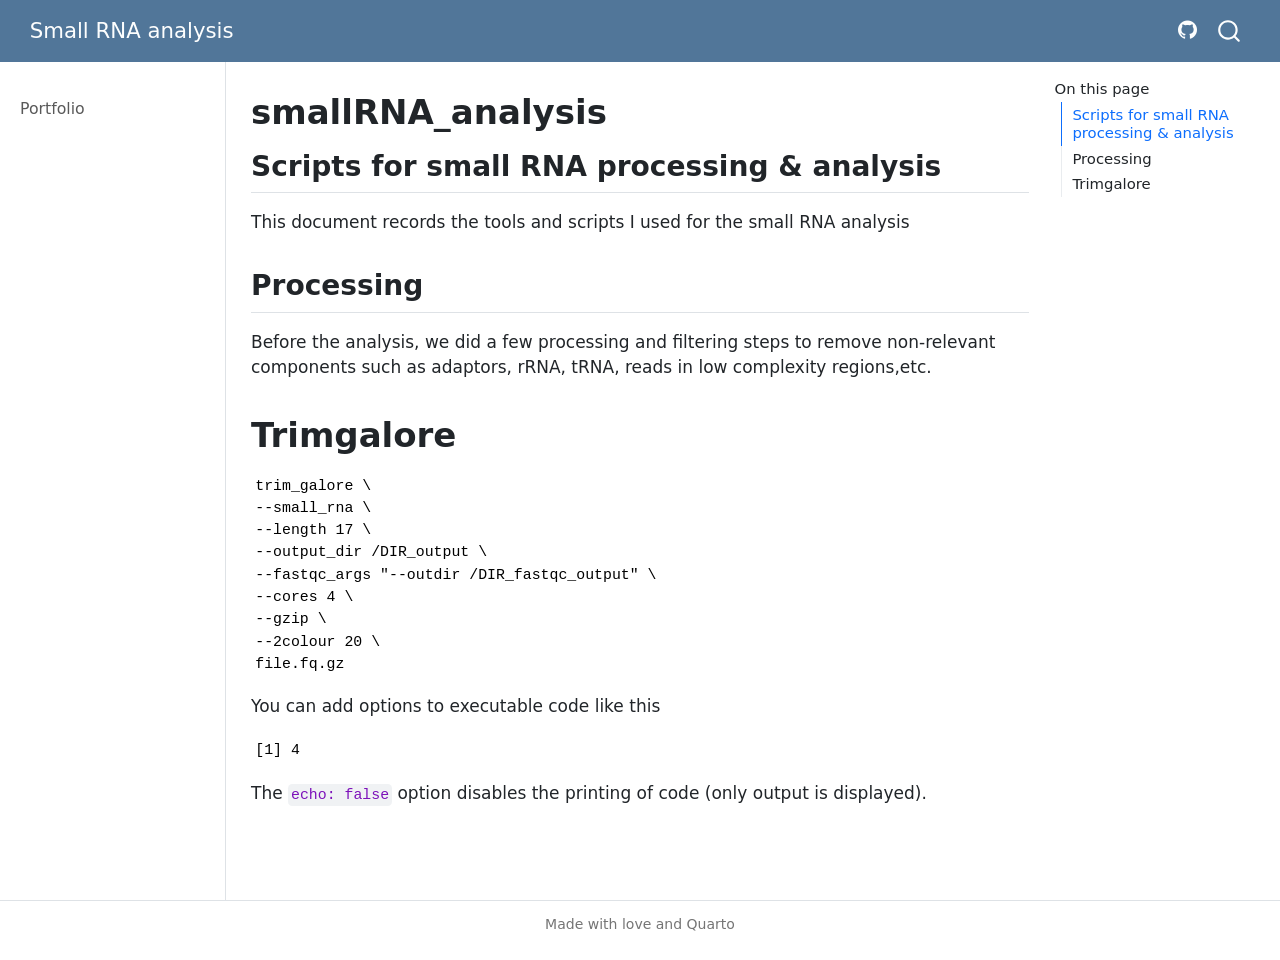
==== docs/index.html @ 067b2382 "make small RNA page the homepage" ====
<!DOCTYPE html>
<html xmlns="http://www.w3.org/1999/xhtml" lang="en" xml:lang="en"><head>

<meta charset="utf-8">
<meta name="generator" content="quarto-1.9.36">

<meta name="viewport" content="width=device-width, initial-scale=1.0, user-scalable=yes">


<title>smallRNA_analysis – Small RNA analysis</title>
<style>
/* Default styles provided by pandoc.
** See https://pandoc.org/MANUAL.html#variables-for-html for config info.
*/
code{white-space: pre-wrap;}
span.smallcaps{font-variant: small-caps;}
div.columns{display: flex; gap: min(4vw, 1.5em);}
div.column{flex: auto; overflow-x: auto;}
div.hanging-indent{margin-left: 1.5em; text-indent: -1.5em;}
ul.task-list{list-style: none;}
ul.task-list li input[type="checkbox"] {
  width: 0.8em;
  margin: 0 0.8em 0.2em -1em; /* quarto-specific, see https://github.com/quarto-dev/quarto-cli/issues/4556 */ 
  vertical-align: middle;
}
</style>


<script src="site_libs/quarto-nav/quarto-nav.js"></script>
<script src="site_libs/quarto-nav/headroom.min.js"></script>
<script src="site_libs/clipboard/clipboard.min.js"></script>
<script src="site_libs/quarto-search/autocomplete.umd.js"></script>
<script src="site_libs/quarto-search/fuse.min.js"></script>
<script src="site_libs/quarto-search/quarto-search.js"></script>
<meta name="quarto:offset" content="./">
<script src="site_libs/quarto-html/quarto.js" type="module"></script>
<script src="site_libs/quarto-html/tabsets/tabsets.js" type="module"></script>
<script src="site_libs/quarto-html/popper.min.js"></script>
<script src="site_libs/quarto-html/tippy.umd.min.js"></script>
<script src="site_libs/quarto-html/anchor.min.js"></script>
<link href="site_libs/quarto-html/tippy.css" rel="stylesheet">
<link href="site_libs/quarto-html/quarto-syntax-highlighting-845c23b38eaddc0f92fda52bfe77a8c8.css" rel="stylesheet" id="quarto-text-highlighting-styles">
<script src="site_libs/bootstrap/bootstrap.min.js"></script>
<link href="site_libs/bootstrap/bootstrap-icons.css" rel="stylesheet">
<link href="site_libs/bootstrap/bootstrap-dc84de8ccca6be8f4a56a4e06cc9ee66.min.css" rel="stylesheet" append-hash="true" id="quarto-bootstrap" data-mode="light">
<script id="quarto-search-options" type="application/json">{
  "location": "navbar",
  "copy-button": false,
  "collapse-after": 3,
  "panel-placement": "end",
  "type": "overlay",
  "limit": 50,
  "keyboard-shortcut": [
    "f",
    "/",
    "s"
  ],
  "show-item-context": false,
  "language": {
    "search-no-results-text": "No results",
    "search-matching-documents-text": "matching documents",
    "search-copy-link-title": "Copy link to search",
    "search-hide-matches-text": "Hide additional matches",
    "search-more-match-text": "more match in this document",
    "search-more-matches-text": "more matches in this document",
    "search-clear-button-title": "Clear",
    "search-text-placeholder": "",
    "search-detached-cancel-button-title": "Cancel",
    "search-submit-button-title": "Submit",
    "search-label": "Search"
  }
}</script>


<link rel="stylesheet" href="style.css">
</head>

<body class="nav-sidebar docked nav-fixed quarto-light">

<div id="quarto-search-results"></div>
  <header id="quarto-header" class="headroom fixed-top">
    <nav class="navbar navbar-expand-lg " data-bs-theme="dark">
      <div class="navbar-container container-fluid">
      <div class="navbar-brand-container mx-auto">
    <a class="navbar-brand" href="./index.html">
    <span class="navbar-title">Small RNA analysis</span>
    </a>
  </div>
            <div id="quarto-search" class="" title="Search"></div>
          <button class="navbar-toggler" type="button" data-bs-toggle="collapse" data-bs-target="#navbarCollapse" aria-controls="navbarCollapse" role="menu" aria-expanded="false" aria-label="Toggle navigation" onclick="if (window.quartoToggleHeadroom) { window.quartoToggleHeadroom(); }">
  <span class="navbar-toggler-icon"></span>
</button>
          <div class="collapse navbar-collapse" id="navbarCollapse">
            <ul class="navbar-nav navbar-nav-scroll ms-auto">
  <li class="nav-item compact">
    <a class="nav-link" href="https://github.com/"> <i class="bi bi-github" role="img" aria-label="Github">
</i> 
<span class="menu-text"></span></a>
  </li>  
</ul>
          </div> <!-- /navcollapse -->
            <div class="quarto-navbar-tools">
</div>
      </div> <!-- /container-fluid -->
    </nav>
  <nav class="quarto-secondary-nav">
    <div class="container-fluid d-flex">
      <button type="button" class="quarto-btn-toggle btn" data-bs-toggle="collapse" role="button" data-bs-target=".quarto-sidebar-collapse-item" aria-controls="quarto-sidebar" aria-expanded="false" aria-label="Toggle sidebar navigation" onclick="if (window.quartoToggleHeadroom) { window.quartoToggleHeadroom(); }">
        <i class="bi bi-layout-text-sidebar-reverse"></i>
      </button>
        <nav class="quarto-page-breadcrumbs" aria-label="breadcrumb"><ol class="breadcrumb"><li class="breadcrumb-item">smallRNA_analysis</li></ol></nav>
        <a class="flex-grow-1" role="navigation" data-bs-toggle="collapse" data-bs-target=".quarto-sidebar-collapse-item" aria-controls="quarto-sidebar" aria-expanded="false" aria-label="Toggle sidebar navigation" onclick="if (window.quartoToggleHeadroom) { window.quartoToggleHeadroom(); }">      
        </a>
    </div>
  </nav>
</header>
<!-- content -->
<div id="quarto-content" class="quarto-container page-columns page-rows-contents page-layout-article page-navbar">
<!-- sidebar -->
  <nav id="quarto-sidebar" class="sidebar collapse collapse-horizontal quarto-sidebar-collapse-item sidebar-navigation docked overflow-auto">
    <div class="sidebar-menu-container"> 
    <ul class="list-unstyled mt-1">
        <li class="sidebar-item">
  <div class="sidebar-item-container"> 
  <a href="./smallRNA_analysis_script.qmd" class="sidebar-item-text sidebar-link">
 <span class="menu-text">Portfolio</span></a>
  </div>
</li>
    </ul>
    </div>
</nav>
<div id="quarto-sidebar-glass" class="quarto-sidebar-collapse-item" data-bs-toggle="collapse" data-bs-target=".quarto-sidebar-collapse-item"></div>
<!-- margin-sidebar -->
    <div id="quarto-margin-sidebar" class="sidebar margin-sidebar">
        <nav id="TOC" role="doc-toc" class="toc-active">
    <h2 id="toc-title">On this page</h2>
   
  <ul>
  <li><a href="#scripts-for-small-rna-processing-analysis" id="toc-scripts-for-small-rna-processing-analysis" class="nav-link active" data-scroll-target="#scripts-for-small-rna-processing-analysis">Scripts for small RNA processing &amp; analysis</a></li>
  <li><a href="#processing" id="toc-processing" class="nav-link" data-scroll-target="#processing">Processing</a></li>
  <li><a href="#trimgalore" id="toc-trimgalore" class="nav-link" data-scroll-target="#trimgalore">Trimgalore</a></li>
  </ul>
</nav>
    </div>
<!-- main -->
<main class="content" id="quarto-document-content">

<header id="title-block-header" class="quarto-title-block default">
<div class="quarto-title">
<h1 class="title">smallRNA_analysis</h1>
</div>



<div class="quarto-title-meta">

    
  
    
  </div>
  


</header>


<section id="scripts-for-small-rna-processing-analysis" class="level2">
<h2 class="anchored" data-anchor-id="scripts-for-small-rna-processing-analysis">Scripts for small RNA processing &amp; analysis</h2>
<p>This document records the tools and scripts I used for the small RNA analysis</p>
</section>
<section id="processing" class="level2">
<h2 class="anchored" data-anchor-id="processing">Processing</h2>
<p>Before the analysis, we did a few processing and filtering steps to remove non-relevant components such as adaptors, rRNA, tRNA, reads in low complexity regions,etc.</p>
</section>
<section id="trimgalore" class="level1">
<h1>Trimgalore</h1>
<pre><code>trim_galore \
--small_rna \
--length 17 \
--output_dir /DIR_output \
--fastqc_args "--outdir /DIR_fastqc_output" \
--cores 4 \
--gzip \
--2colour 20 \
file.fq.gz</code></pre>
<p>You can add options to executable code like this</p>
<div class="cell">
<div class="cell-output cell-output-stdout">
<pre><code>[1] 4</code></pre>
</div>
</div>
<p>The <code>echo: false</code> option disables the printing of code (only output is displayed).</p>


</section>

</main> <!-- /main -->
<script id="quarto-html-after-body" type="application/javascript">
  window.document.addEventListener("DOMContentLoaded", function (event) {
    const icon = "";
    const anchorJS = new window.AnchorJS();
    anchorJS.options = {
      placement: 'right',
      icon: icon
    };
    anchorJS.add('.anchored');
    const isCodeAnnotation = (el) => {
      for (const clz of el.classList) {
        if (clz.startsWith('code-annotation-')) {                     
          return true;
        }
      }
      return false;
    }
    const onCopySuccess = function(e) {
      // button target
      const button = e.trigger;
      // don't keep focus
      button.blur();
      // flash "checked"
      button.classList.add('code-copy-button-checked');
      var currentTitle = button.getAttribute("title");
      button.setAttribute("title", "Copied!");
      let tooltip;
      if (window.bootstrap) {
        button.setAttribute("data-bs-toggle", "tooltip");
        button.setAttribute("data-bs-placement", "left");
        button.setAttribute("data-bs-title", "Copied!");
        tooltip = new bootstrap.Tooltip(button, 
          { trigger: "manual", 
            customClass: "code-copy-button-tooltip",
            offset: [0, -8]});
        tooltip.show();    
      }
      setTimeout(function() {
        if (tooltip) {
          tooltip.hide();
          button.removeAttribute("data-bs-title");
          button.removeAttribute("data-bs-toggle");
          button.removeAttribute("data-bs-placement");
        }
        button.setAttribute("title", currentTitle);
        button.classList.remove('code-copy-button-checked');
      }, 1000);
      // clear code selection
      e.clearSelection();
    }
    const getTextToCopy = function(trigger) {
      const outerScaffold = trigger.parentElement.cloneNode(true);
      const codeEl = outerScaffold.querySelector('code');
      for (const childEl of codeEl.children) {
        if (isCodeAnnotation(childEl)) {
          childEl.remove();
        }
      }
      return codeEl.innerText;
    }
    const clipboard = new window.ClipboardJS('.code-copy-button:not([data-in-quarto-modal])', {
      text: getTextToCopy
    });
    clipboard.on('success', onCopySuccess);
    if (window.document.getElementById('quarto-embedded-source-code-modal')) {
      const clipboardModal = new window.ClipboardJS('.code-copy-button[data-in-quarto-modal]', {
        text: getTextToCopy,
        container: window.document.getElementById('quarto-embedded-source-code-modal')
      });
      clipboardModal.on('success', onCopySuccess);
    }
      var localhostRegex = new RegExp(/^(?:http|https):\/\/localhost\:?[0-9]*\//);
      var mailtoRegex = new RegExp(/^mailto:/);
        var filterRegex = new RegExp('/' + window.location.host + '/');
      var isInternal = (href) => {
          return filterRegex.test(href) || localhostRegex.test(href) || mailtoRegex.test(href);
      }
      // Inspect non-navigation links and adorn them if external
     var links = window.document.querySelectorAll('a[href]:not(.nav-link):not(.navbar-brand):not(.toc-action):not(.sidebar-link):not(.sidebar-item-toggle):not(.pagination-link):not(.no-external):not([aria-hidden]):not(.dropdown-item):not(.quarto-navigation-tool):not(.about-link)');
      for (var i=0; i<links.length; i++) {
        const link = links[i];
        if (!isInternal(link.href)) {
          // undo the damage that might have been done by quarto-nav.js in the case of
          // links that we want to consider external
          if (link.dataset.originalHref !== undefined) {
            link.href = link.dataset.originalHref;
          }
        }
      }
    function tippyHover(el, contentFn, onTriggerFn, onUntriggerFn) {
      const config = {
        allowHTML: true,
        maxWidth: 500,
        delay: 100,
        arrow: false,
        appendTo: function(el) {
            return el.parentElement;
        },
        interactive: true,
        interactiveBorder: 10,
        theme: 'quarto',
        placement: 'bottom-start',
      };
      if (contentFn) {
        config.content = contentFn;
      }
      if (onTriggerFn) {
        config.onTrigger = onTriggerFn;
      }
      if (onUntriggerFn) {
        config.onUntrigger = onUntriggerFn;
      }
      window.tippy(el, config); 
    }
    const noterefs = window.document.querySelectorAll('a[role="doc-noteref"]');
    for (var i=0; i<noterefs.length; i++) {
      const ref = noterefs[i];
      tippyHover(ref, function() {
        // use id or data attribute instead here
        let href = ref.getAttribute('data-footnote-href') || ref.getAttribute('href');
        try { href = new URL(href).hash; } catch {}
        const id = href.replace(/^#\/?/, "");
        const note = window.document.getElementById(id);
        if (note) {
          return note.innerHTML;
        } else {
          return "";
        }
      });
    }
    const xrefs = window.document.querySelectorAll('a.quarto-xref');
    const processXRef = (id, note) => {
      // Strip column container classes
      const stripColumnClz = (el) => {
        el.classList.remove("page-full", "page-columns");
        if (el.children) {
          for (const child of el.children) {
            stripColumnClz(child);
          }
        }
      }
      stripColumnClz(note)
      if (id === null || id.startsWith('sec-')) {
        // Special case sections, only their first couple elements
        const container = document.createElement("div");
        if (note.children && note.children.length > 2) {
          container.appendChild(note.children[0].cloneNode(true));
          for (let i = 1; i < note.children.length; i++) {
            const child = note.children[i];
            if (child.tagName === "P" && child.innerText === "") {
              continue;
            } else {
              container.appendChild(child.cloneNode(true));
              break;
            }
          }
          if (window.Quarto?.typesetMath) {
            window.Quarto.typesetMath(container);
          }
          return container.innerHTML
        } else {
          if (window.Quarto?.typesetMath) {
            window.Quarto.typesetMath(note);
          }
          return note.innerHTML;
        }
      } else {
        // Remove any anchor links if they are present
        const anchorLink = note.querySelector('a.anchorjs-link');
        if (anchorLink) {
          anchorLink.remove();
        }
        if (window.Quarto?.typesetMath) {
          window.Quarto.typesetMath(note);
        }
        if (note.classList.contains("callout")) {
          return note.outerHTML;
        } else {
          return note.innerHTML;
        }
      }
    }
    for (var i=0; i<xrefs.length; i++) {
      const xref = xrefs[i];
      tippyHover(xref, undefined, function(instance) {
        instance.disable();
        let url = xref.getAttribute('href');
        let hash = undefined; 
        if (url.startsWith('#')) {
          hash = url;
        } else {
          try { hash = new URL(url).hash; } catch {}
        }
        if (hash) {
          const id = hash.replace(/^#\/?/, "");
          const note = window.document.getElementById(id);
          if (note !== null) {
            try {
              const html = processXRef(id, note.cloneNode(true));
              instance.setContent(html);
            } finally {
              instance.enable();
              instance.show();
            }
          } else {
            // See if we can fetch this
            fetch(url.split('#')[0])
            .then(res => res.text())
            .then(html => {
              const parser = new DOMParser();
              const htmlDoc = parser.parseFromString(html, "text/html");
              const note = htmlDoc.getElementById(id);
              if (note !== null) {
                const html = processXRef(id, note);
                instance.setContent(html);
              } 
            }).finally(() => {
              instance.enable();
              instance.show();
            });
          }
        } else {
          // See if we can fetch a full url (with no hash to target)
          // This is a special case and we should probably do some content thinning / targeting
          fetch(url)
          .then(res => res.text())
          .then(html => {
            const parser = new DOMParser();
            const htmlDoc = parser.parseFromString(html, "text/html");
            const note = htmlDoc.querySelector('main.content');
            if (note !== null) {
              // This should only happen for chapter cross references
              // (since there is no id in the URL)
              // remove the first header
              if (note.children.length > 0 && note.children[0].tagName === "HEADER") {
                note.children[0].remove();
              }
              const html = processXRef(null, note);
              instance.setContent(html);
            } 
          }).finally(() => {
            instance.enable();
            instance.show();
          });
        }
      }, function(instance) {
      });
    }
        let selectedAnnoteEl;
        const selectorForAnnotation = ( cell, annotation) => {
          let cellAttr = 'data-code-cell="' + cell + '"';
          let lineAttr = 'data-code-annotation="' +  annotation + '"';
          const selector = 'span[' + cellAttr + '][' + lineAttr + ']';
          return selector;
        }
        const selectCodeLines = (annoteEl) => {
          const doc = window.document;
          const targetCell = annoteEl.getAttribute("data-target-cell");
          const targetAnnotation = annoteEl.getAttribute("data-target-annotation");
          const annoteSpan = window.document.querySelector(selectorForAnnotation(targetCell, targetAnnotation));
          const lines = annoteSpan.getAttribute("data-code-lines").split(",");
          const lineIds = lines.map((line) => {
            return targetCell + "-" + line;
          })
          let top = null;
          let height = null;
          let parent = null;
          if (lineIds.length > 0) {
              //compute the position of the single el (top and bottom and make a div)
              const el = window.document.getElementById(lineIds[0]);
              top = el.offsetTop;
              height = el.offsetHeight;
              parent = el.parentElement.parentElement;
            if (lineIds.length > 1) {
              const lastEl = window.document.getElementById(lineIds[lineIds.length - 1]);
              const bottom = lastEl.offsetTop + lastEl.offsetHeight;
              height = bottom - top;
            }
            if (top !== null && height !== null && parent !== null) {
              // cook up a div (if necessary) and position it 
              let div = window.document.getElementById("code-annotation-line-highlight");
              if (div === null) {
                div = window.document.createElement("div");
                div.setAttribute("id", "code-annotation-line-highlight");
                div.style.position = 'absolute';
                parent.appendChild(div);
              }
              div.style.top = top - 2 + "px";
              div.style.height = height + 4 + "px";
              div.style.left = 0;
              let gutterDiv = window.document.getElementById("code-annotation-line-highlight-gutter");
              if (gutterDiv === null) {
                gutterDiv = window.document.createElement("div");
                gutterDiv.setAttribute("id", "code-annotation-line-highlight-gutter");
                gutterDiv.style.position = 'absolute';
                const codeCell = window.document.getElementById(targetCell);
                const gutter = codeCell.querySelector('.code-annotation-gutter');
                gutter.appendChild(gutterDiv);
              }
              gutterDiv.style.top = top - 2 + "px";
              gutterDiv.style.height = height + 4 + "px";
            }
            selectedAnnoteEl = annoteEl;
          }
        };
        const unselectCodeLines = () => {
          const elementsIds = ["code-annotation-line-highlight", "code-annotation-line-highlight-gutter"];
          elementsIds.forEach((elId) => {
            const div = window.document.getElementById(elId);
            if (div) {
              div.remove();
            }
          });
          selectedAnnoteEl = undefined;
        };
          // Handle positioning of the toggle
      window.addEventListener(
        "resize",
        throttle(() => {
          elRect = undefined;
          if (selectedAnnoteEl) {
            selectCodeLines(selectedAnnoteEl);
          }
        }, 10)
      );
      function throttle(fn, ms) {
      let throttle = false;
      let timer;
        return (...args) => {
          if(!throttle) { // first call gets through
              fn.apply(this, args);
              throttle = true;
          } else { // all the others get throttled
              if(timer) clearTimeout(timer); // cancel #2
              timer = setTimeout(() => {
                fn.apply(this, args);
                timer = throttle = false;
              }, ms);
          }
        };
      }
        // Attach click handler to the DT
        const annoteDls = window.document.querySelectorAll('dt[data-target-cell]');
        for (const annoteDlNode of annoteDls) {
          annoteDlNode.addEventListener('click', (event) => {
            const clickedEl = event.target;
            if (clickedEl !== selectedAnnoteEl) {
              unselectCodeLines();
              const activeEl = window.document.querySelector('dt[data-target-cell].code-annotation-active');
              if (activeEl) {
                activeEl.classList.remove('code-annotation-active');
              }
              selectCodeLines(clickedEl);
              clickedEl.classList.add('code-annotation-active');
            } else {
              // Unselect the line
              unselectCodeLines();
              clickedEl.classList.remove('code-annotation-active');
            }
          });
        }
    const findCites = (el) => {
      const parentEl = el.parentElement;
      if (parentEl) {
        const cites = parentEl.dataset.cites;
        if (cites) {
          return {
            el,
            cites: cites.split(' ')
          };
        } else {
          return findCites(el.parentElement)
        }
      } else {
        return undefined;
      }
    };
    var bibliorefs = window.document.querySelectorAll('a[role="doc-biblioref"]');
    for (var i=0; i<bibliorefs.length; i++) {
      const ref = bibliorefs[i];
      const citeInfo = findCites(ref);
      if (citeInfo) {
        tippyHover(citeInfo.el, function() {
          var popup = window.document.createElement('div');
          citeInfo.cites.forEach(function(cite) {
            var citeDiv = window.document.createElement('div');
            citeDiv.classList.add('hanging-indent');
            citeDiv.classList.add('csl-entry');
            var biblioDiv = window.document.getElementById('ref-' + cite);
            if (biblioDiv) {
              citeDiv.innerHTML = biblioDiv.innerHTML;
            }
            popup.appendChild(citeDiv);
          });
          return popup.innerHTML;
        });
      }
    }
  });
  </script>
</div> <!-- /content -->
<footer class="footer">
  <div class="nav-footer">
    <div class="nav-footer-left">
      &nbsp;
    </div>   
    <div class="nav-footer-center">
      <ul class="footer-items list-unstyled">
    <li class="nav-item">
    <a class="nav-link" href="https://quarto.org">
<p>Made with love and Quarto</p>
</a>
  </li>  
</ul>
    </div>
    <div class="nav-footer-right">
      &nbsp;
    </div>
  </div>
</footer>




</body></html>
---- docs/site_libs/quarto-html/tippy.css ----
.tippy-box[data-animation=fade][data-state=hidden]{opacity:0}[data-tippy-root]{max-width:calc(100vw - 10px)}.tippy-box{position:relative;background-color:#333;color:#fff;border-radius:4px;font-size:14px;line-height:1.4;white-space:normal;outline:0;transition-property:transform,visibility,opacity}.tippy-box[data-placement^=top]>.tippy-arrow{bottom:0}.tippy-box[data-placement^=top]>.tippy-arrow:before{bottom:-7px;left:0;border-width:8px 8px 0;border-top-color:initial;transform-origin:center top}.tippy-box[data-placement^=bottom]>.tippy-arrow{top:0}.tippy-box[data-placement^=bottom]>.tippy-arrow:before{top:-7px;left:0;border-width:0 8px 8px;border-bottom-color:initial;transform-origin:center bottom}.tippy-box[data-placement^=left]>.tippy-arrow{right:0}.tippy-box[data-placement^=left]>.tippy-arrow:before{border-width:8px 0 8px 8px;border-left-color:initial;right:-7px;transform-origin:center left}.tippy-box[data-placement^=right]>.tippy-arrow{left:0}.tippy-box[data-placement^=right]>.tippy-arrow:before{left:-7px;border-width:8px 8px 8px 0;border-right-color:initial;transform-origin:center right}.tippy-box[data-inertia][data-state=visible]{transition-timing-function:cubic-bezier(.54,1.5,.38,1.11)}.tippy-arrow{width:16px;height:16px;color:#333}.tippy-arrow:before{content:"";position:absolute;border-color:transparent;border-style:solid}.tippy-content{position:relative;padding:5px 9px;z-index:1}
---- docs/site_libs/quarto-html/quarto-syntax-highlighting-845c23b38eaddc0f92fda52bfe77a8c8.css ----
/* quarto syntax highlight colors */
:root {
  --quarto-hl-ot-color: #003B4F;
  --quarto-hl-at-color: #657422;
  --quarto-hl-ss-color: #20794D;
  --quarto-hl-an-color: #5E5E5E;
  --quarto-hl-fu-color: #4758AB;
  --quarto-hl-st-color: #20794D;
  --quarto-hl-cf-color: #003B4F;
  --quarto-hl-op-color: #5E5E5E;
  --quarto-hl-er-color: #AD0000;
  --quarto-hl-bn-color: #AD0000;
  --quarto-hl-al-color: #AD0000;
  --quarto-hl-va-color: #111111;
  --quarto-hl-bu-color: inherit;
  --quarto-hl-ex-color: inherit;
  --quarto-hl-pp-color: #AD0000;
  --quarto-hl-in-color: #5E5E5E;
  --quarto-hl-vs-color: #20794D;
  --quarto-hl-wa-color: #5E5E5E;
  --quarto-hl-do-color: #5E5E5E;
  --quarto-hl-im-color: #00769E;
  --quarto-hl-ch-color: #20794D;
  --quarto-hl-dt-color: #AD0000;
  --quarto-hl-fl-color: #AD0000;
  --quarto-hl-co-color: #5E5E5E;
  --quarto-hl-cv-color: #5E5E5E;
  --quarto-hl-cn-color: #8f5902;
  --quarto-hl-sc-color: #5E5E5E;
  --quarto-hl-dv-color: #AD0000;
  --quarto-hl-kw-color: #003B4F;
}

/* other quarto variables */
:root {
  --quarto-font-monospace: SFMono-Regular, Menlo, Monaco, Consolas, "Liberation Mono", "Courier New", monospace;
}

/* syntax highlight based on Pandoc's rules */
pre > code.sourceCode > span {
  color: #003B4F;
}

code.sourceCode > span {
  color: #003B4F;
}

div.sourceCode,
div.sourceCode pre.sourceCode {
  color: #003B4F;
}

/* Normal */
code span {
  color: #003B4F;
}

/* Alert */
code span.al {
  color: #AD0000;
  font-style: inherit;
}

/* Annotation */
code span.an {
  color: #5E5E5E;
  font-style: inherit;
}

/* Attribute */
code span.at {
  color: #657422;
  font-style: inherit;
}

/* BaseN */
code span.bn {
  color: #AD0000;
  font-style: inherit;
}

/* BuiltIn */
code span.bu {
  font-style: inherit;
}

/* ControlFlow */
code span.cf {
  color: #003B4F;
  font-weight: bold;
  font-style: inherit;
}

/* Char */
code span.ch {
  color: #20794D;
  font-style: inherit;
}

/* Constant */
code span.cn {
  color: #8f5902;
  font-style: inherit;
}

/* Comment */
code span.co {
  color: #5E5E5E;
  font-style: inherit;
}

/* CommentVar */
code span.cv {
  color: #5E5E5E;
  font-style: italic;
}

/* Documentation */
code span.do {
  color: #5E5E5E;
  font-style: italic;
}

/* DataType */
code span.dt {
  color: #AD0000;
  font-style: inherit;
}

/* DecVal */
code span.dv {
  color: #AD0000;
  font-style: inherit;
}

/* Error */
code span.er {
  color: #AD0000;
  font-style: inherit;
}

/* Extension */
code span.ex {
  font-style: inherit;
}

/* Float */
code span.fl {
  color: #AD0000;
  font-style: inherit;
}

/* Function */
code span.fu {
  color: #4758AB;
  font-style: inherit;
}

/* Import */
code span.im {
  color: #00769E;
  font-style: inherit;
}

/* Information */
code span.in {
  color: #5E5E5E;
  font-style: inherit;
}

/* Keyword */
code span.kw {
  color: #003B4F;
  font-weight: bold;
  font-style: inherit;
}

/* Operator */
code span.op {
  color: #5E5E5E;
  font-style: inherit;
}

/* Other */
code span.ot {
  color: #003B4F;
  font-style: inherit;
}

/* Preprocessor */
code span.pp {
  color: #AD0000;
  font-style: inherit;
}

/* SpecialChar */
code span.sc {
  color: #5E5E5E;
  font-style: inherit;
}

/* SpecialString */
code span.ss {
  color: #20794D;
  font-style: inherit;
}

/* String */
code span.st {
  color: #20794D;
  font-style: inherit;
}

/* Variable */
code span.va {
  color: #111111;
  font-style: inherit;
}

/* VerbatimString */
code span.vs {
  color: #20794D;
  font-style: inherit;
}

/* Warning */
code span.wa {
  color: #5E5E5E;
  font-style: italic;
}

.prevent-inlining {
  content: "</";
}

/*# sourceMappingURL=ac89f0bb514bba72461919f78549e31c.css.map */
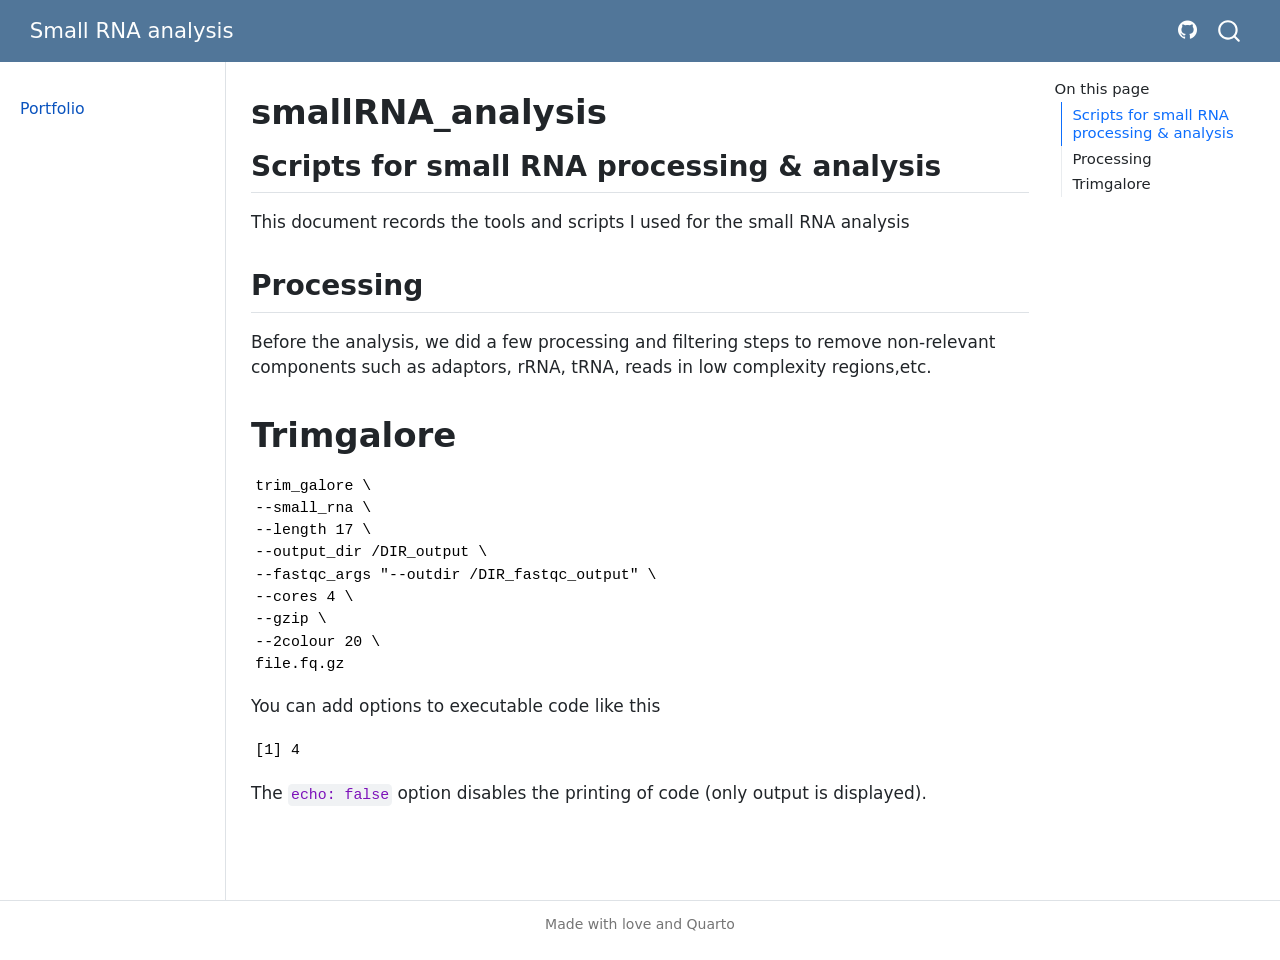
==== commit 0d1b6284: "make small RNA page the homepage" ====
--- a/docs/index.html
+++ b/docs/index.html
@@ -108,7 +108,7 @@
       <button type="button" class="quarto-btn-toggle btn" data-bs-toggle="collapse" role="button" data-bs-target=".quarto-sidebar-collapse-item" aria-controls="quarto-sidebar" aria-expanded="false" aria-label="Toggle sidebar navigation" onclick="if (window.quartoToggleHeadroom) { window.quartoToggleHeadroom(); }">
         <i class="bi bi-layout-text-sidebar-reverse"></i>
       </button>
-        <nav class="quarto-page-breadcrumbs" aria-label="breadcrumb"><ol class="breadcrumb"><li class="breadcrumb-item">smallRNA_analysis</li></ol></nav>
+        <nav class="quarto-page-breadcrumbs" aria-label="breadcrumb"><ol class="breadcrumb"><li class="breadcrumb-item"><a href="./index.html">Portfolio</a></li></ol></nav>
         <a class="flex-grow-1" role="navigation" data-bs-toggle="collapse" data-bs-target=".quarto-sidebar-collapse-item" aria-controls="quarto-sidebar" aria-expanded="false" aria-label="Toggle sidebar navigation" onclick="if (window.quartoToggleHeadroom) { window.quartoToggleHeadroom(); }">      
         </a>
     </div>
@@ -122,7 +122,7 @@
     <ul class="list-unstyled mt-1">
         <li class="sidebar-item">
   <div class="sidebar-item-container"> 
-  <a href="./smallRNA_analysis_script.qmd" class="sidebar-item-text sidebar-link">
+  <a href="./index.html" class="sidebar-item-text sidebar-link active">
  <span class="menu-text">Portfolio</span></a>
   </div>
 </li>
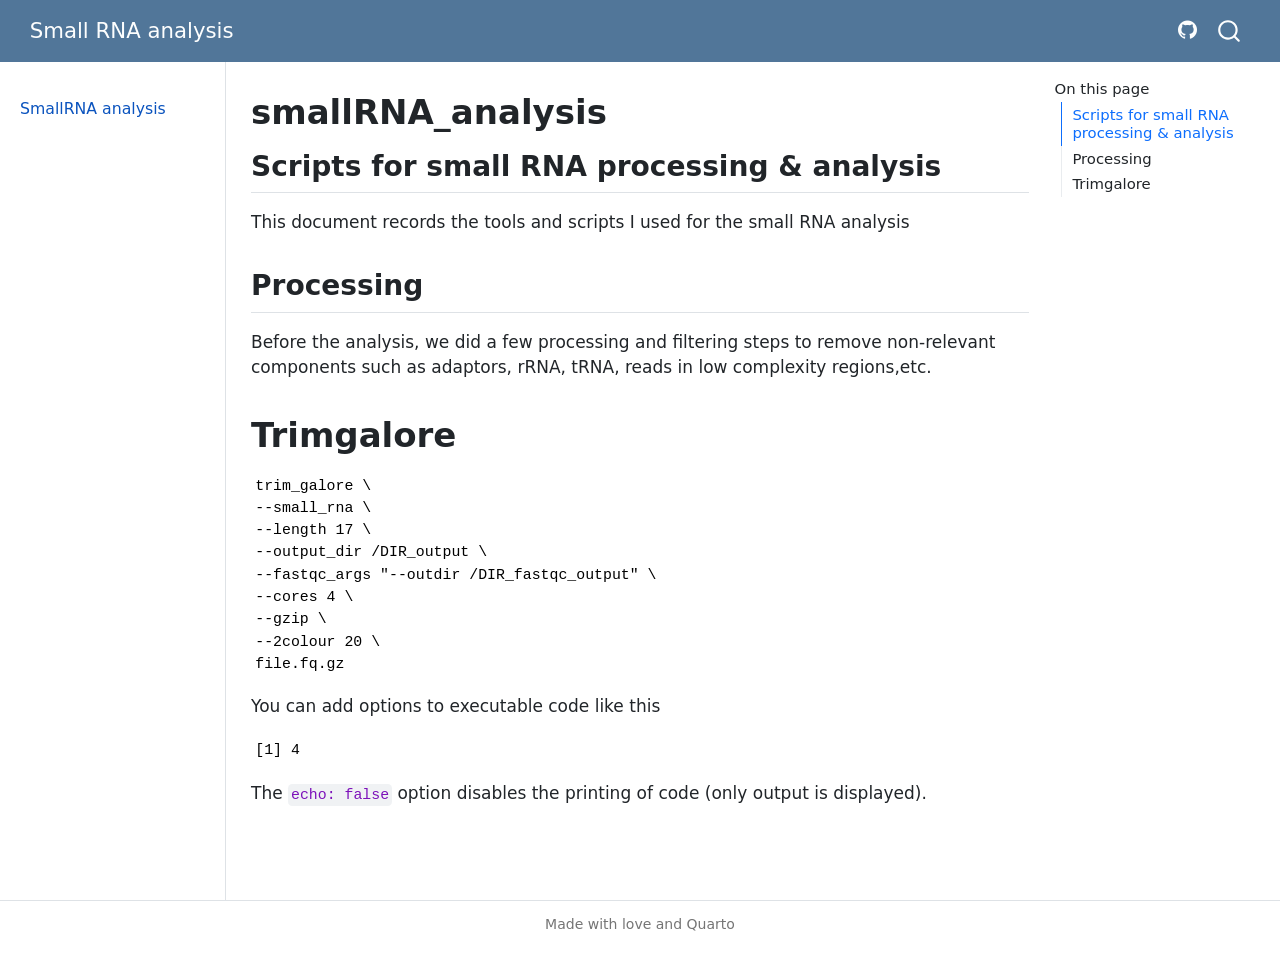
==== commit 07ec0ffc: "make small RNA page the homepage" ====
--- a/docs/index.html
+++ b/docs/index.html
@@ -108,7 +108,7 @@
       <button type="button" class="quarto-btn-toggle btn" data-bs-toggle="collapse" role="button" data-bs-target=".quarto-sidebar-collapse-item" aria-controls="quarto-sidebar" aria-expanded="false" aria-label="Toggle sidebar navigation" onclick="if (window.quartoToggleHeadroom) { window.quartoToggleHeadroom(); }">
         <i class="bi bi-layout-text-sidebar-reverse"></i>
       </button>
-        <nav class="quarto-page-breadcrumbs" aria-label="breadcrumb"><ol class="breadcrumb"><li class="breadcrumb-item"><a href="./index.html">Portfolio</a></li></ol></nav>
+        <nav class="quarto-page-breadcrumbs" aria-label="breadcrumb"><ol class="breadcrumb"><li class="breadcrumb-item"><a href="./index.html">SmallRNA analysis</a></li></ol></nav>
         <a class="flex-grow-1" role="navigation" data-bs-toggle="collapse" data-bs-target=".quarto-sidebar-collapse-item" aria-controls="quarto-sidebar" aria-expanded="false" aria-label="Toggle sidebar navigation" onclick="if (window.quartoToggleHeadroom) { window.quartoToggleHeadroom(); }">      
         </a>
     </div>
@@ -123,7 +123,7 @@
         <li class="sidebar-item">
   <div class="sidebar-item-container"> 
   <a href="./index.html" class="sidebar-item-text sidebar-link active">
- <span class="menu-text">Portfolio</span></a>
+ <span class="menu-text">SmallRNA analysis</span></a>
   </div>
 </li>
     </ul>
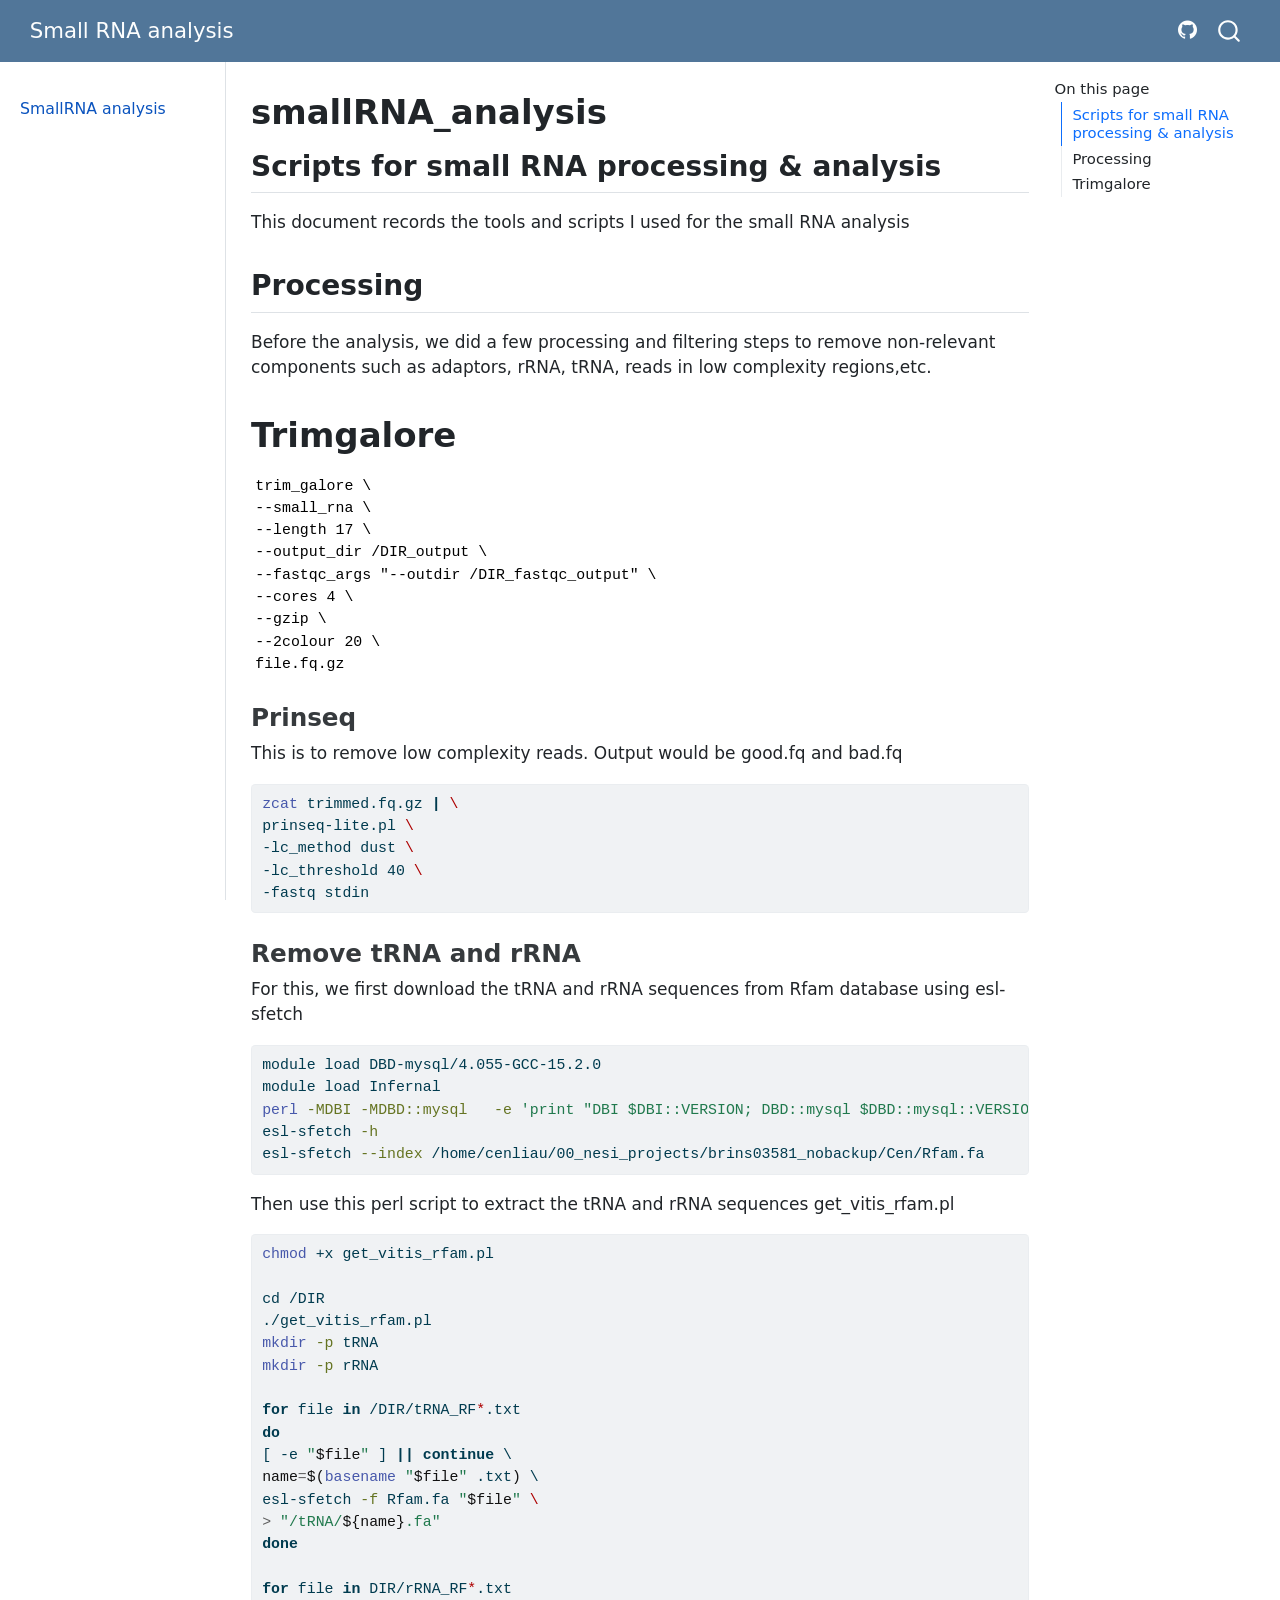
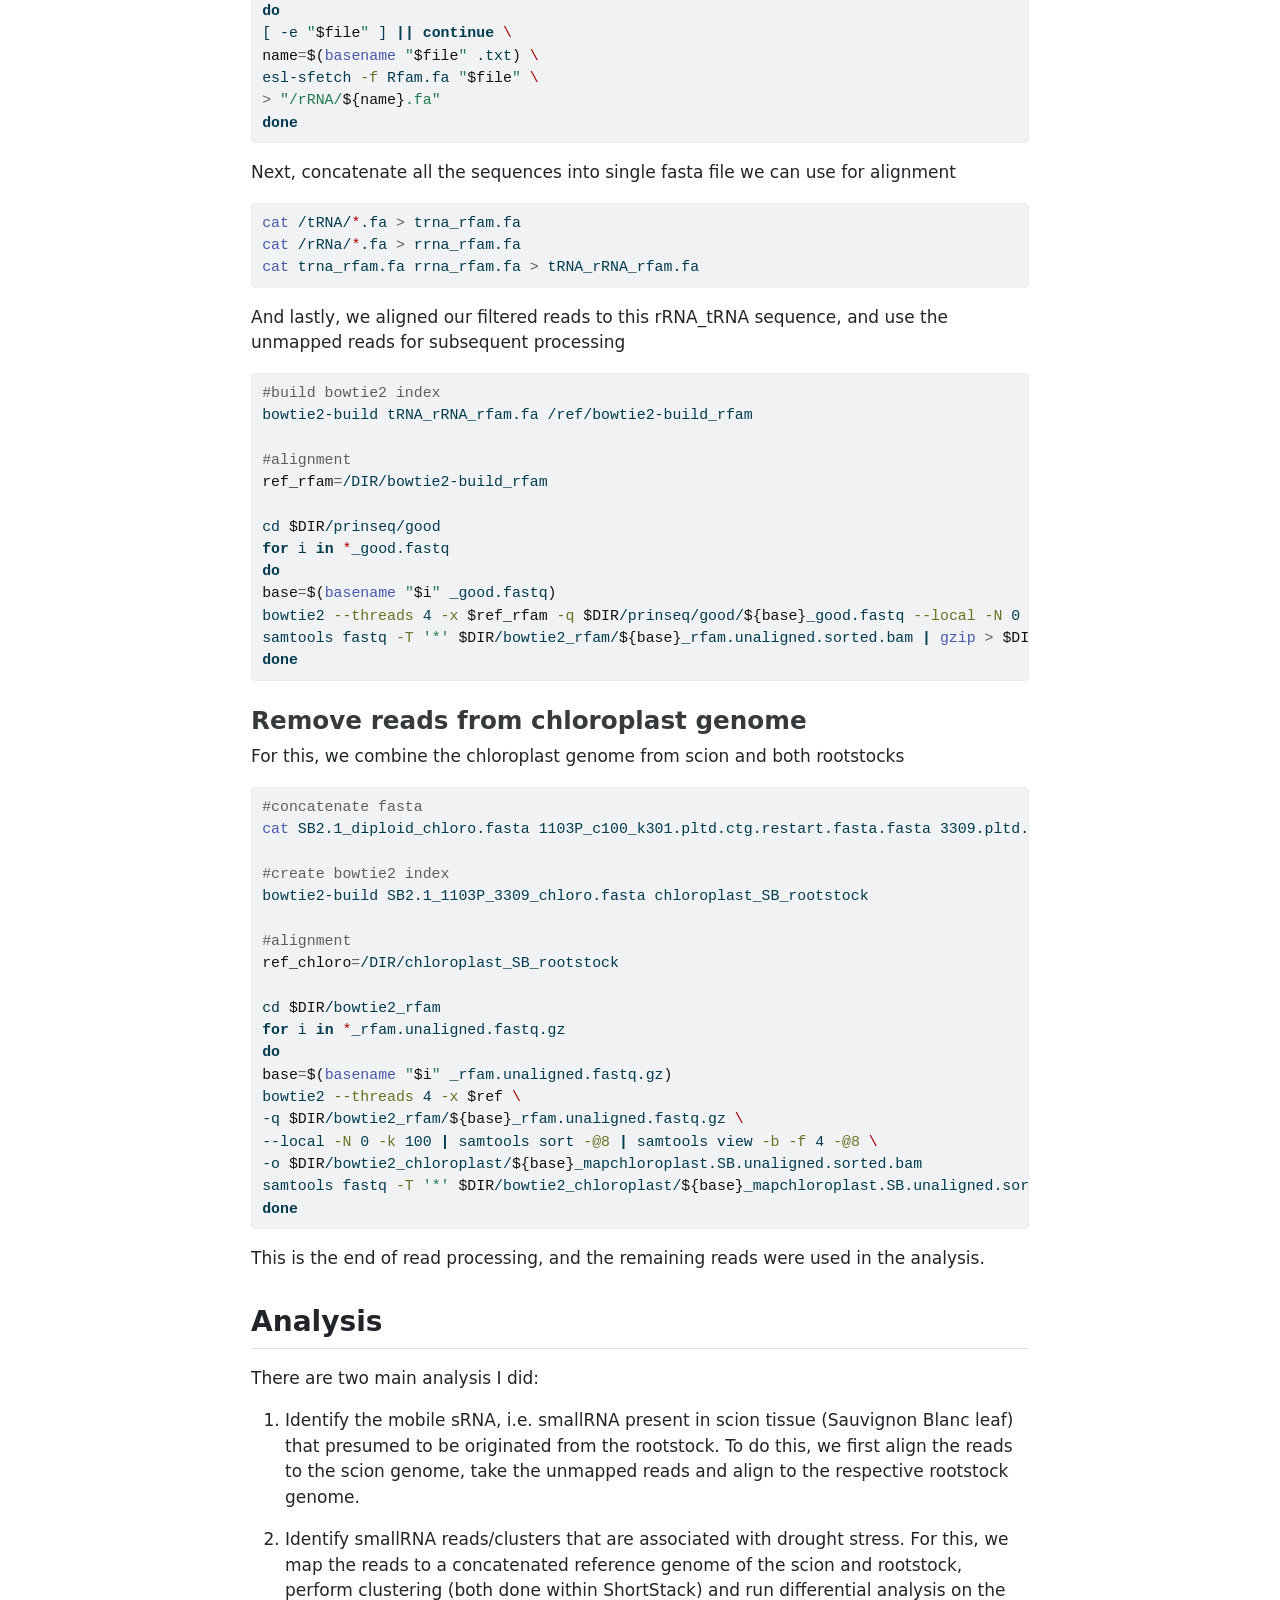
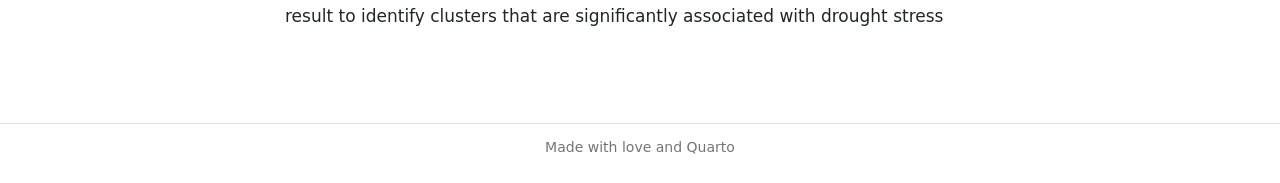
==== commit 9184e171: "add processing scripts" ====
--- a/docs/index.html
+++ b/docs/index.html
@@ -22,6 +22,41 @@
   width: 0.8em;
   margin: 0 0.8em 0.2em -1em; /* quarto-specific, see https://github.com/quarto-dev/quarto-cli/issues/4556 */ 
   vertical-align: middle;
+}
+/* CSS for syntax highlighting */
+html { -webkit-text-size-adjust: 100%; }
+pre > code.sourceCode { white-space: pre; position: relative; }
+pre > code.sourceCode > span { display: inline-block; line-height: 1.25; }
+pre > code.sourceCode > span:empty { height: 1.2em; }
+.sourceCode { overflow: visible; }
+code.sourceCode > span { color: inherit; text-decoration: inherit; }
+div.sourceCode { margin: 1em 0; }
+pre.sourceCode { margin: 0; }
+@media screen {
+div.sourceCode { overflow: auto; }
+}
+@media print {
+pre > code.sourceCode { white-space: pre-wrap; }
+pre > code.sourceCode > span { text-indent: -5em; padding-left: 5em; }
+}
+pre.numberSource code
+  { counter-reset: source-line 0; }
+pre.numberSource code > span
+  { position: relative; left: -4em; counter-increment: source-line; }
+pre.numberSource code > span > a:first-child::before
+  { content: counter(source-line);
+    position: relative; left: -1em; text-align: right; vertical-align: baseline;
+    border: none; display: inline-block;
+    -webkit-touch-callout: none; -webkit-user-select: none;
+    -khtml-user-select: none; -moz-user-select: none;
+    -ms-user-select: none; user-select: none;
+    padding: 0 4px; width: 4em;
+  }
+pre.numberSource { margin-left: 3em;  padding-left: 4px; }
+div.sourceCode
+  {   }
+@media screen {
+pre > code.sourceCode > span > a:first-child::before { text-decoration: underline; }
 }
 </style>
 
@@ -138,7 +173,13 @@
   <ul>
   <li><a href="#scripts-for-small-rna-processing-analysis" id="toc-scripts-for-small-rna-processing-analysis" class="nav-link active" data-scroll-target="#scripts-for-small-rna-processing-analysis">Scripts for small RNA processing &amp; analysis</a></li>
   <li><a href="#processing" id="toc-processing" class="nav-link" data-scroll-target="#processing">Processing</a></li>
-  <li><a href="#trimgalore" id="toc-trimgalore" class="nav-link" data-scroll-target="#trimgalore">Trimgalore</a></li>
+  <li><a href="#trimgalore" id="toc-trimgalore" class="nav-link" data-scroll-target="#trimgalore">Trimgalore</a>
+  <ul class="collapse">
+  <li><a href="#prinseq" id="toc-prinseq" class="nav-link" data-scroll-target="#prinseq">Prinseq</a></li>
+  <li><a href="#remove-trna-and-rrna" id="toc-remove-trna-and-rrna" class="nav-link" data-scroll-target="#remove-trna-and-rrna">Remove tRNA and rRNA</a></li>
+  <li><a href="#remove-reads-from-chloroplast-genome" id="toc-remove-reads-from-chloroplast-genome" class="nav-link" data-scroll-target="#remove-reads-from-chloroplast-genome">Remove reads from chloroplast genome</a></li>
+  <li><a href="#analysis" id="toc-analysis" class="nav-link" data-scroll-target="#analysis">Analysis</a></li>
+  </ul></li>
   </ul>
 </nav>
     </div>
@@ -183,15 +224,99 @@
 --gzip \
 --2colour 20 \
 file.fq.gz</code></pre>
-<p>You can add options to executable code like this</p>
-<div class="cell">
-<div class="cell-output cell-output-stdout">
-<pre><code>[1] 4</code></pre>
-</div>
-</div>
-<p>The <code>echo: false</code> option disables the printing of code (only output is displayed).</p>
-
-
+<section id="prinseq" class="level3">
+<h3 class="anchored" data-anchor-id="prinseq">Prinseq</h3>
+<p>This is to remove low complexity reads. Output would be good.fq and bad.fq</p>
+<div class="code-copy-outer-scaffold"><div class="sourceCode" id="cb2"><pre class="sourceCode bash code-with-copy"><code class="sourceCode bash"><span id="cb2-1"><a href="#cb2-1" aria-hidden="true" tabindex="-1"></a><span class="fu">zcat</span> trimmed.fq.gz <span class="kw">|</span> <span class="dt">\</span></span>
+<span id="cb2-2"><a href="#cb2-2" aria-hidden="true" tabindex="-1"></a><span class="ex">prinseq-lite.pl</span> <span class="dt">\</span></span>
+<span id="cb2-3"><a href="#cb2-3" aria-hidden="true" tabindex="-1"></a>-lc_method dust <span class="dt">\</span></span>
+<span id="cb2-4"><a href="#cb2-4" aria-hidden="true" tabindex="-1"></a>-lc_threshold 40 <span class="dt">\</span></span>
+<span id="cb2-5"><a href="#cb2-5" aria-hidden="true" tabindex="-1"></a>-fastq stdin</span></code></pre></div><button title="Copy to Clipboard" class="code-copy-button"><i class="bi"></i></button></div>
+</section>
+<section id="remove-trna-and-rrna" class="level3">
+<h3 class="anchored" data-anchor-id="remove-trna-and-rrna">Remove tRNA and rRNA</h3>
+<p>For this, we first download the tRNA and rRNA sequences from Rfam database using esl-sfetch</p>
+<div class="code-copy-outer-scaffold"><div class="sourceCode" id="cb3"><pre class="sourceCode bash code-with-copy"><code class="sourceCode bash"><span id="cb3-1"><a href="#cb3-1" aria-hidden="true" tabindex="-1"></a><span class="ex">module</span> load DBD-mysql/4.055-GCC-15.2.0</span>
+<span id="cb3-2"><a href="#cb3-2" aria-hidden="true" tabindex="-1"></a><span class="ex">module</span> load Infernal</span>
+<span id="cb3-3"><a href="#cb3-3" aria-hidden="true" tabindex="-1"></a><span class="fu">perl</span> <span class="at">-MDBI</span> <span class="at">-MDBD::mysql</span>   <span class="at">-e</span> <span class="st">'print "DBI $DBI::VERSION; DBD::mysql $DBD::mysql::VERSION\n"'</span></span>
+<span id="cb3-4"><a href="#cb3-4" aria-hidden="true" tabindex="-1"></a><span class="ex">esl-sfetch</span> <span class="at">-h</span></span>
+<span id="cb3-5"><a href="#cb3-5" aria-hidden="true" tabindex="-1"></a><span class="ex">esl-sfetch</span> <span class="at">--index</span> /home/cenliau/00_nesi_projects/brins03581_nobackup/Cen/Rfam.fa</span></code></pre></div><button title="Copy to Clipboard" class="code-copy-button"><i class="bi"></i></button></div>
+<p>Then use this perl script to extract the tRNA and rRNA sequences get_vitis_rfam.pl</p>
+<div class="code-copy-outer-scaffold"><div class="sourceCode" id="cb4"><pre class="sourceCode bash code-with-copy"><code class="sourceCode bash"><span id="cb4-1"><a href="#cb4-1" aria-hidden="true" tabindex="-1"></a><span class="fu">chmod</span> +x get_vitis_rfam.pl</span>
+<span id="cb4-2"><a href="#cb4-2" aria-hidden="true" tabindex="-1"></a></span>
+<span id="cb4-3"><a href="#cb4-3" aria-hidden="true" tabindex="-1"></a><span class="bu">cd</span> /DIR</span>
+<span id="cb4-4"><a href="#cb4-4" aria-hidden="true" tabindex="-1"></a><span class="ex">./get_vitis_rfam.pl</span></span>
+<span id="cb4-5"><a href="#cb4-5" aria-hidden="true" tabindex="-1"></a><span class="fu">mkdir</span> <span class="at">-p</span> tRNA</span>
+<span id="cb4-6"><a href="#cb4-6" aria-hidden="true" tabindex="-1"></a><span class="fu">mkdir</span> <span class="at">-p</span> rRNA</span>
+<span id="cb4-7"><a href="#cb4-7" aria-hidden="true" tabindex="-1"></a></span>
+<span id="cb4-8"><a href="#cb4-8" aria-hidden="true" tabindex="-1"></a><span class="cf">for</span> file <span class="kw">in</span> /DIR/tRNA_RF<span class="pp">*</span>.txt</span>
+<span id="cb4-9"><a href="#cb4-9" aria-hidden="true" tabindex="-1"></a><span class="cf">do</span></span>
+<span id="cb4-10"><a href="#cb4-10" aria-hidden="true" tabindex="-1"></a><span class="bu">[</span> <span class="ot">-e</span> <span class="st">"</span><span class="va">$file</span><span class="st">"</span> <span class="bu">]</span> <span class="kw">||</span> <span class="cf">continue</span> <span class="ex">\ </span>    </span>
+<span id="cb4-11"><a href="#cb4-11" aria-hidden="true" tabindex="-1"></a><span class="va">name</span><span class="op">=</span><span class="va">$(</span><span class="fu">basename</span> <span class="st">"</span><span class="va">$file</span><span class="st">"</span> .txt<span class="va">)</span> <span class="ex">\ </span>    </span>
+<span id="cb4-12"><a href="#cb4-12" aria-hidden="true" tabindex="-1"></a><span class="ex">esl-sfetch</span> <span class="at">-f</span> Rfam.fa <span class="st">"</span><span class="va">$file</span><span class="st">"</span> <span class="dt">\</span></span>
+<span id="cb4-13"><a href="#cb4-13" aria-hidden="true" tabindex="-1"></a><span class="op">&gt;</span> <span class="st">"/tRNA/</span><span class="va">${name}</span><span class="st">.fa"</span></span>
+<span id="cb4-14"><a href="#cb4-14" aria-hidden="true" tabindex="-1"></a><span class="cf">done</span></span>
+<span id="cb4-15"><a href="#cb4-15" aria-hidden="true" tabindex="-1"></a></span>
+<span id="cb4-16"><a href="#cb4-16" aria-hidden="true" tabindex="-1"></a><span class="cf">for</span> file <span class="kw">in</span> DIR/rRNA_RF<span class="pp">*</span>.txt</span>
+<span id="cb4-17"><a href="#cb4-17" aria-hidden="true" tabindex="-1"></a><span class="cf">do</span>    </span>
+<span id="cb4-18"><a href="#cb4-18" aria-hidden="true" tabindex="-1"></a><span class="bu">[</span> <span class="ot">-e</span> <span class="st">"</span><span class="va">$file</span><span class="st">"</span> <span class="bu">]</span> <span class="kw">||</span> <span class="cf">continue</span> <span class="dt">\</span></span>
+<span id="cb4-19"><a href="#cb4-19" aria-hidden="true" tabindex="-1"></a><span class="va">name</span><span class="op">=</span><span class="va">$(</span><span class="fu">basename</span> <span class="st">"</span><span class="va">$file</span><span class="st">"</span> .txt<span class="va">)</span> <span class="dt">\</span></span>
+<span id="cb4-20"><a href="#cb4-20" aria-hidden="true" tabindex="-1"></a><span class="ex">esl-sfetch</span> <span class="at">-f</span> Rfam.fa <span class="st">"</span><span class="va">$file</span><span class="st">"</span> <span class="dt">\</span></span>
+<span id="cb4-21"><a href="#cb4-21" aria-hidden="true" tabindex="-1"></a><span class="op">&gt;</span> <span class="st">"/rRNA/</span><span class="va">${name}</span><span class="st">.fa"</span></span>
+<span id="cb4-22"><a href="#cb4-22" aria-hidden="true" tabindex="-1"></a><span class="cf">done</span></span></code></pre></div><button title="Copy to Clipboard" class="code-copy-button"><i class="bi"></i></button></div>
+<p>Next, concatenate all the sequences into single fasta file we can use for alignment</p>
+<div class="code-copy-outer-scaffold"><div class="sourceCode" id="cb5"><pre class="sourceCode bash code-with-copy"><code class="sourceCode bash"><span id="cb5-1"><a href="#cb5-1" aria-hidden="true" tabindex="-1"></a><span class="fu">cat</span> /tRNA/<span class="pp">*</span>.fa <span class="op">&gt;</span> trna_rfam.fa</span>
+<span id="cb5-2"><a href="#cb5-2" aria-hidden="true" tabindex="-1"></a><span class="fu">cat</span> /rRNa/<span class="pp">*</span>.fa <span class="op">&gt;</span> rrna_rfam.fa</span>
+<span id="cb5-3"><a href="#cb5-3" aria-hidden="true" tabindex="-1"></a><span class="fu">cat</span> trna_rfam.fa rrna_rfam.fa <span class="op">&gt;</span> tRNA_rRNA_rfam.fa</span></code></pre></div><button title="Copy to Clipboard" class="code-copy-button"><i class="bi"></i></button></div>
+<p>And lastly, we aligned our filtered reads to this rRNA_tRNA sequence, and use the unmapped reads for subsequent processing</p>
+<div class="code-copy-outer-scaffold"><div class="sourceCode" id="cb6"><pre class="sourceCode bash code-with-copy"><code class="sourceCode bash"><span id="cb6-1"><a href="#cb6-1" aria-hidden="true" tabindex="-1"></a><span class="co">#build bowtie2 index</span></span>
+<span id="cb6-2"><a href="#cb6-2" aria-hidden="true" tabindex="-1"></a><span class="ex">bowtie2-build</span> tRNA_rRNA_rfam.fa /ref/bowtie2-build_rfam</span>
+<span id="cb6-3"><a href="#cb6-3" aria-hidden="true" tabindex="-1"></a></span>
+<span id="cb6-4"><a href="#cb6-4" aria-hidden="true" tabindex="-1"></a><span class="co">#alignment</span></span>
+<span id="cb6-5"><a href="#cb6-5" aria-hidden="true" tabindex="-1"></a><span class="va">ref_rfam</span><span class="op">=</span>/DIR/bowtie2-build_rfam</span>
+<span id="cb6-6"><a href="#cb6-6" aria-hidden="true" tabindex="-1"></a></span>
+<span id="cb6-7"><a href="#cb6-7" aria-hidden="true" tabindex="-1"></a><span class="bu">cd</span> <span class="va">$DIR</span>/prinseq/good</span>
+<span id="cb6-8"><a href="#cb6-8" aria-hidden="true" tabindex="-1"></a><span class="cf">for</span> i <span class="kw">in</span> <span class="pp">*</span>_good.fastq</span>
+<span id="cb6-9"><a href="#cb6-9" aria-hidden="true" tabindex="-1"></a><span class="cf">do</span></span>
+<span id="cb6-10"><a href="#cb6-10" aria-hidden="true" tabindex="-1"></a><span class="va">base</span><span class="op">=</span><span class="va">$(</span><span class="fu">basename</span> <span class="st">"</span><span class="va">$i</span><span class="st">"</span> _good.fastq<span class="va">)</span></span>
+<span id="cb6-11"><a href="#cb6-11" aria-hidden="true" tabindex="-1"></a><span class="ex">bowtie2</span> <span class="at">--threads</span> 4 <span class="at">-x</span> <span class="va">$ref_rfam</span> <span class="at">-q</span> <span class="va">$DIR</span>/prinseq/good/<span class="va">${base}</span>_good.fastq <span class="at">--local</span> <span class="at">-N</span> 0 <span class="at">-k</span> 100 <span class="kw">|</span> <span class="ex">samtools</span> sort <span class="at">-@8</span> <span class="kw">|</span> <span class="ex">samtools</span> view <span class="at">-b</span> <span class="at">-f</span> 4 <span class="at">-@8</span> <span class="at">-o</span> <span class="va">$DIR</span>/bowtie2_rfam/<span class="va">${base}</span>_rfam.unaligned.sorted.bam</span>
+<span id="cb6-12"><a href="#cb6-12" aria-hidden="true" tabindex="-1"></a><span class="ex">samtools</span> fastq <span class="at">-T</span> <span class="st">'*'</span> <span class="va">$DIR</span>/bowtie2_rfam/<span class="va">${base}</span>_rfam.unaligned.sorted.bam <span class="kw">|</span> <span class="fu">gzip</span> <span class="op">&gt;</span> <span class="va">$DIR</span>/bowtie2_rfam/<span class="va">${base}</span>_rfam.unaligned.fastq.gz</span>
+<span id="cb6-13"><a href="#cb6-13" aria-hidden="true" tabindex="-1"></a><span class="cf">done</span></span></code></pre></div><button title="Copy to Clipboard" class="code-copy-button"><i class="bi"></i></button></div>
+</section>
+<section id="remove-reads-from-chloroplast-genome" class="level3">
+<h3 class="anchored" data-anchor-id="remove-reads-from-chloroplast-genome">Remove reads from chloroplast genome</h3>
+<p>For this, we combine the chloroplast genome from scion and both rootstocks</p>
+<div class="code-copy-outer-scaffold"><div class="sourceCode" id="cb7"><pre class="sourceCode bash code-with-copy"><code class="sourceCode bash"><span id="cb7-1"><a href="#cb7-1" aria-hidden="true" tabindex="-1"></a><span class="co">#concatenate fasta</span></span>
+<span id="cb7-2"><a href="#cb7-2" aria-hidden="true" tabindex="-1"></a><span class="fu">cat</span> SB2.1_diploid_chloro.fasta 1103P_c100_k301.pltd.ctg.restart.fasta.fasta 3309.pltd.ctg.restart.fasta.fasta <span class="op">&gt;</span> SB2.1_1103P_3309_chloro.fasta</span>
+<span id="cb7-3"><a href="#cb7-3" aria-hidden="true" tabindex="-1"></a></span>
+<span id="cb7-4"><a href="#cb7-4" aria-hidden="true" tabindex="-1"></a><span class="co">#create bowtie2 index</span></span>
+<span id="cb7-5"><a href="#cb7-5" aria-hidden="true" tabindex="-1"></a><span class="ex">bowtie2-build</span> SB2.1_1103P_3309_chloro.fasta chloroplast_SB_rootstock</span>
+<span id="cb7-6"><a href="#cb7-6" aria-hidden="true" tabindex="-1"></a></span>
+<span id="cb7-7"><a href="#cb7-7" aria-hidden="true" tabindex="-1"></a><span class="co">#alignment</span></span>
+<span id="cb7-8"><a href="#cb7-8" aria-hidden="true" tabindex="-1"></a><span class="va">ref_chloro</span><span class="op">=</span>/DIR/chloroplast_SB_rootstock</span>
+<span id="cb7-9"><a href="#cb7-9" aria-hidden="true" tabindex="-1"></a></span>
+<span id="cb7-10"><a href="#cb7-10" aria-hidden="true" tabindex="-1"></a><span class="bu">cd</span> <span class="va">$DIR</span>/bowtie2_rfam</span>
+<span id="cb7-11"><a href="#cb7-11" aria-hidden="true" tabindex="-1"></a><span class="cf">for</span> i <span class="kw">in</span> <span class="pp">*</span>_rfam.unaligned.fastq.gz</span>
+<span id="cb7-12"><a href="#cb7-12" aria-hidden="true" tabindex="-1"></a><span class="cf">do</span></span>
+<span id="cb7-13"><a href="#cb7-13" aria-hidden="true" tabindex="-1"></a><span class="va">base</span><span class="op">=</span><span class="va">$(</span><span class="fu">basename</span> <span class="st">"</span><span class="va">$i</span><span class="st">"</span> _rfam.unaligned.fastq.gz<span class="va">)</span></span>
+<span id="cb7-14"><a href="#cb7-14" aria-hidden="true" tabindex="-1"></a><span class="ex">bowtie2</span> <span class="at">--threads</span> 4 <span class="at">-x</span> <span class="va">$ref</span> <span class="dt">\</span></span>
+<span id="cb7-15"><a href="#cb7-15" aria-hidden="true" tabindex="-1"></a>-q <span class="va">$DIR</span>/bowtie2_rfam/<span class="va">${base}</span>_rfam.unaligned.fastq.gz <span class="dt">\</span></span>
+<span id="cb7-16"><a href="#cb7-16" aria-hidden="true" tabindex="-1"></a>--local <span class="at">-N</span> 0 <span class="at">-k</span> 100 <span class="kw">|</span> <span class="ex">samtools</span> sort <span class="at">-@8</span> <span class="kw">|</span> <span class="ex">samtools</span> view <span class="at">-b</span> <span class="at">-f</span> 4 <span class="at">-@8</span> <span class="dt">\</span></span>
+<span id="cb7-17"><a href="#cb7-17" aria-hidden="true" tabindex="-1"></a>-o <span class="va">$DIR</span>/bowtie2_chloroplast/<span class="va">${base}</span>_mapchloroplast.SB.unaligned.sorted.bam</span>
+<span id="cb7-18"><a href="#cb7-18" aria-hidden="true" tabindex="-1"></a><span class="ex">samtools</span> fastq <span class="at">-T</span> <span class="st">'*'</span> <span class="va">$DIR</span>/bowtie2_chloroplast/<span class="va">${base}</span>_mapchloroplast.SB.unaligned.sorted.bam <span class="kw">|</span> <span class="fu">gzip</span> <span class="op">&gt;</span> <span class="va">$DIR</span>/bowtie2_chloroplast/<span class="va">${base}</span>_nonchloro_SB.fastq.gz</span>
+<span id="cb7-19"><a href="#cb7-19" aria-hidden="true" tabindex="-1"></a><span class="cf">done</span></span></code></pre></div><button title="Copy to Clipboard" class="code-copy-button"><i class="bi"></i></button></div>
+<p>This is the end of read processing, and the remaining reads were used in the analysis.</p>
+</section>
+<section id="analysis" class="level2">
+<h2 class="anchored" data-anchor-id="analysis">Analysis</h2>
+<p>There are two main analysis I did:</p>
+<ol type="1">
+<li><p>Identify the mobile sRNA, i.e.&nbsp;smallRNA present in scion tissue (Sauvignon Blanc leaf) that presumed to be originated from the rootstock. To do this, we first align the reads to the scion genome, take the unmapped reads and align to the respective rootstock genome.</p></li>
+<li><p>Identify smallRNA reads/clusters that are associated with drought stress. For this, we map the reads to a concatenated reference genome of the scion and rootstock, perform clustering (both done within ShortStack) and run differential analysis on the result to identify clusters that are significantly associated with drought stress</p></li>
+</ol>
+
+
+</section>
 </section>
 
 </main> <!-- /main -->
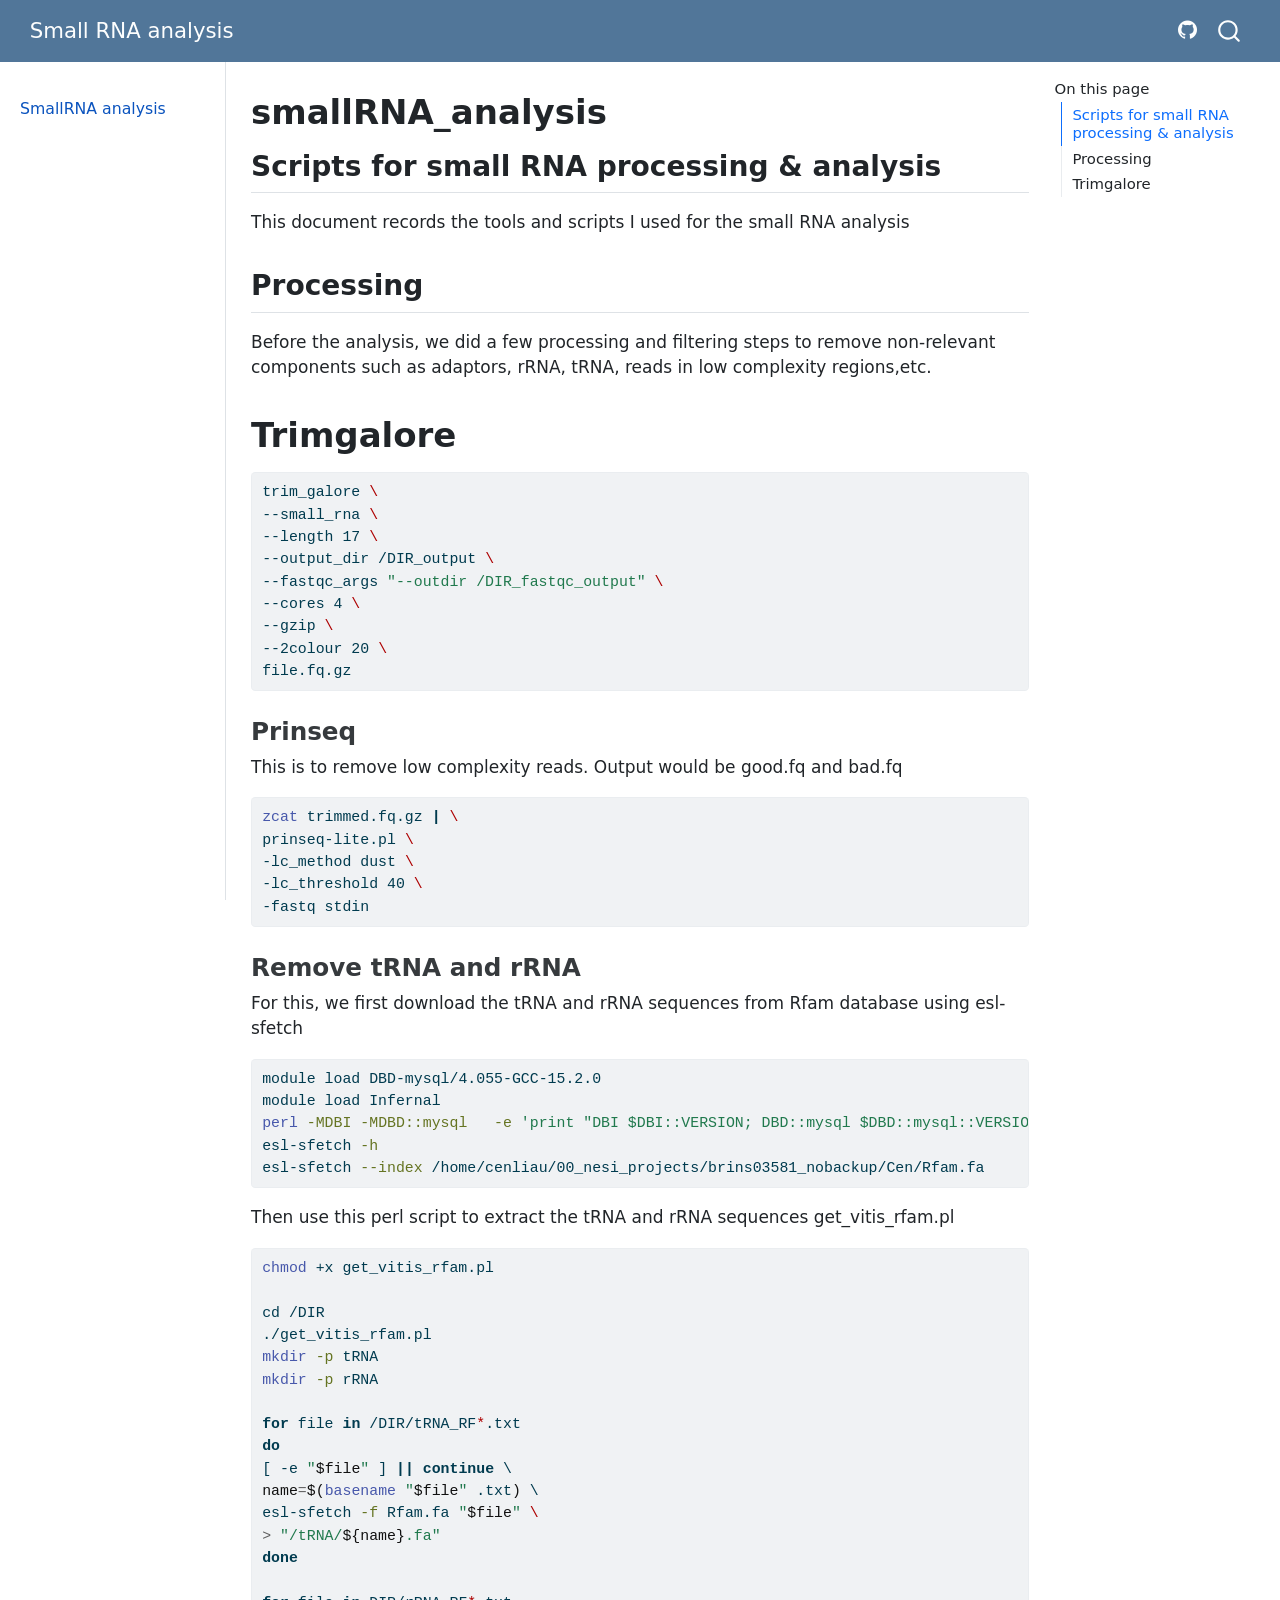
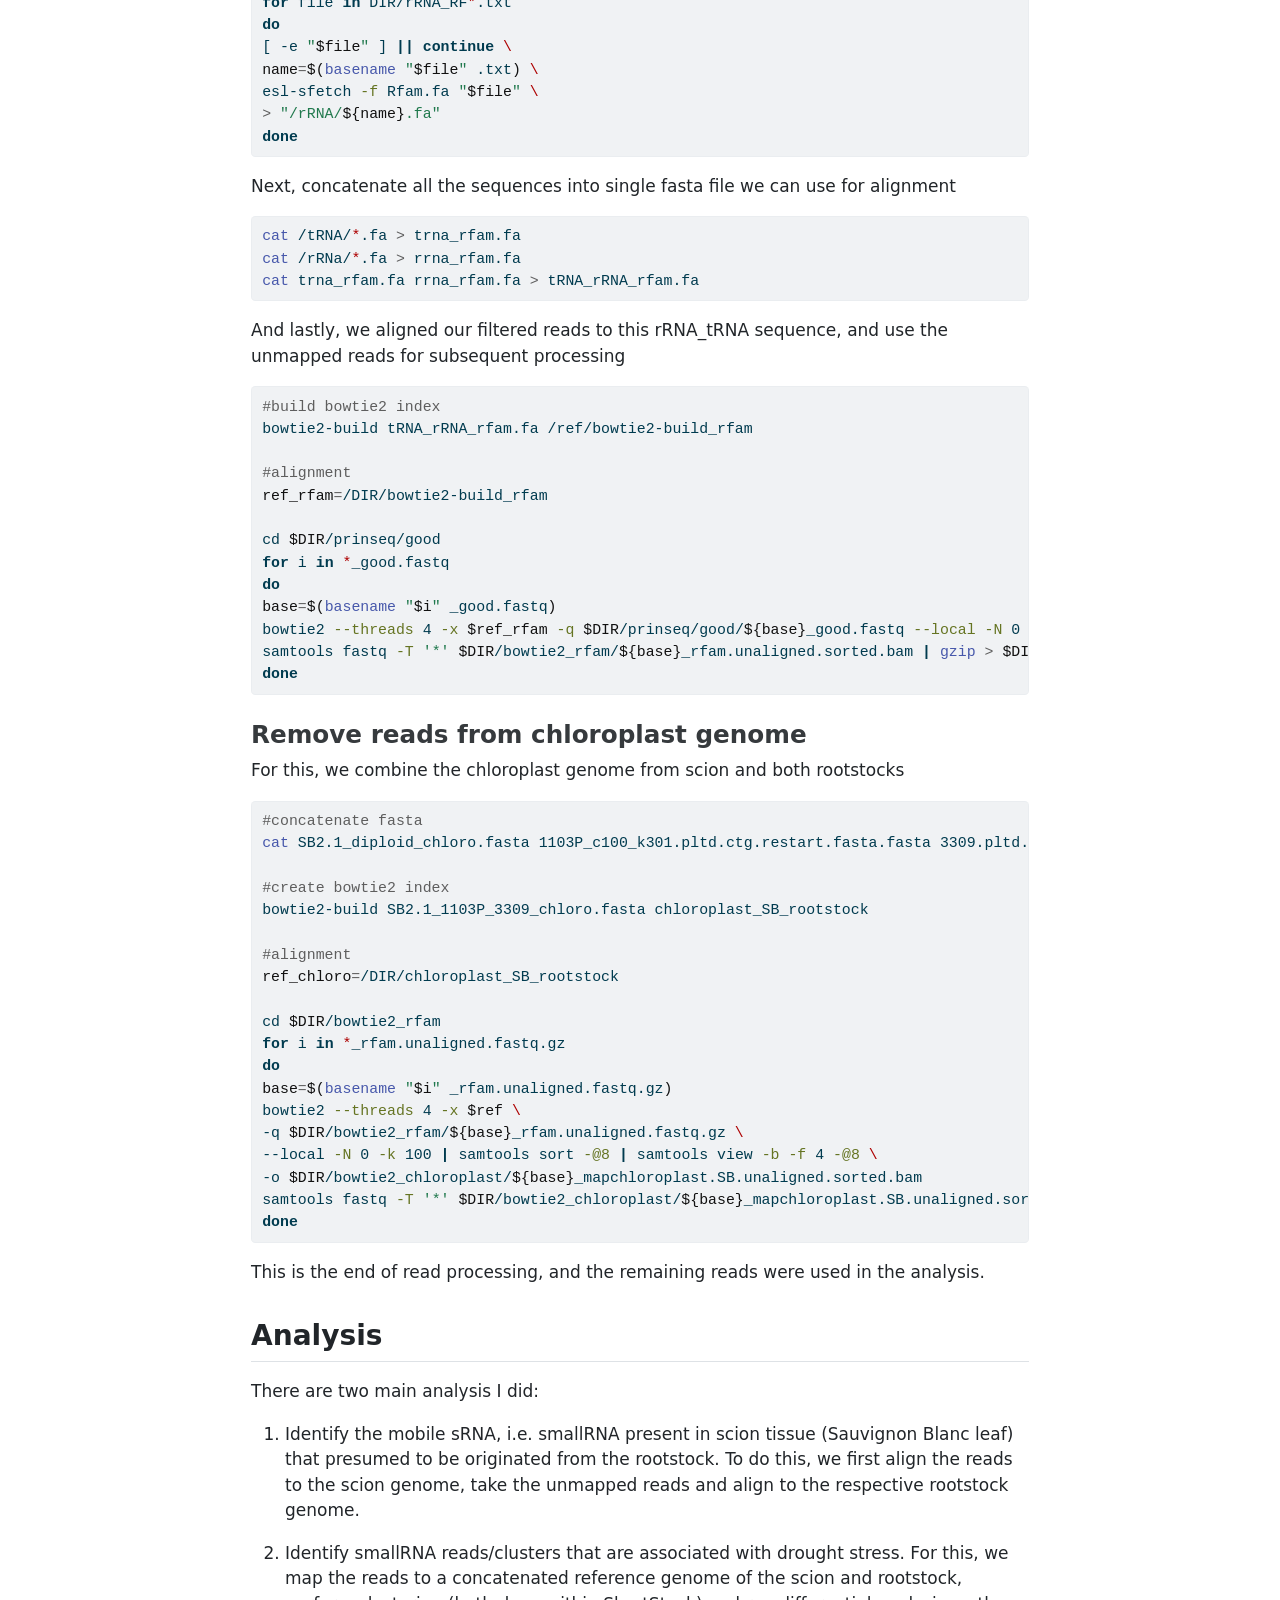
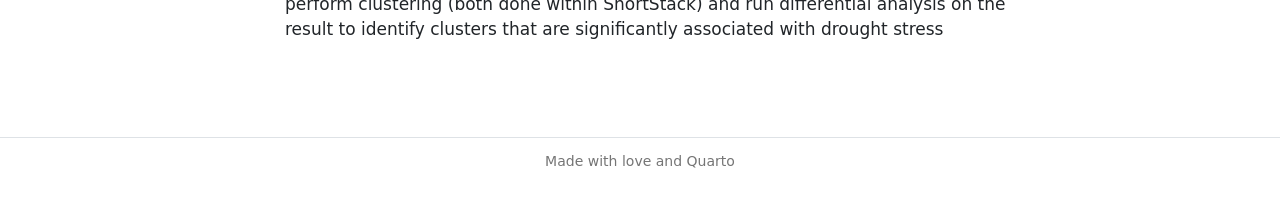
==== commit 5c9afe50: "add processing scripts" ====
--- a/docs/index.html
+++ b/docs/index.html
@@ -215,15 +215,15 @@
 </section>
 <section id="trimgalore" class="level1">
 <h1>Trimgalore</h1>
-<pre><code>trim_galore \
---small_rna \
---length 17 \
---output_dir /DIR_output \
---fastqc_args "--outdir /DIR_fastqc_output" \
---cores 4 \
---gzip \
---2colour 20 \
-file.fq.gz</code></pre>
+<div class="code-copy-outer-scaffold"><div class="sourceCode" id="cb1"><pre class="sourceCode bash code-with-copy"><code class="sourceCode bash"><span id="cb1-1"><a href="#cb1-1" aria-hidden="true" tabindex="-1"></a><span class="ex">trim_galore</span> <span class="dt">\</span></span>
+<span id="cb1-2"><a href="#cb1-2" aria-hidden="true" tabindex="-1"></a>--small_rna <span class="dt">\</span></span>
+<span id="cb1-3"><a href="#cb1-3" aria-hidden="true" tabindex="-1"></a>--length 17 <span class="dt">\</span></span>
+<span id="cb1-4"><a href="#cb1-4" aria-hidden="true" tabindex="-1"></a>--output_dir /DIR_output <span class="dt">\</span></span>
+<span id="cb1-5"><a href="#cb1-5" aria-hidden="true" tabindex="-1"></a>--fastqc_args <span class="st">"--outdir /DIR_fastqc_output"</span> <span class="dt">\</span></span>
+<span id="cb1-6"><a href="#cb1-6" aria-hidden="true" tabindex="-1"></a>--cores 4 <span class="dt">\</span></span>
+<span id="cb1-7"><a href="#cb1-7" aria-hidden="true" tabindex="-1"></a>--gzip <span class="dt">\</span></span>
+<span id="cb1-8"><a href="#cb1-8" aria-hidden="true" tabindex="-1"></a>--2colour 20 <span class="dt">\</span></span>
+<span id="cb1-9"><a href="#cb1-9" aria-hidden="true" tabindex="-1"></a>file.fq.gz</span></code></pre></div><button title="Copy to Clipboard" class="code-copy-button"><i class="bi"></i></button></div>
 <section id="prinseq" class="level3">
 <h3 class="anchored" data-anchor-id="prinseq">Prinseq</h3>
 <p>This is to remove low complexity reads. Output would be good.fq and bad.fq</p>
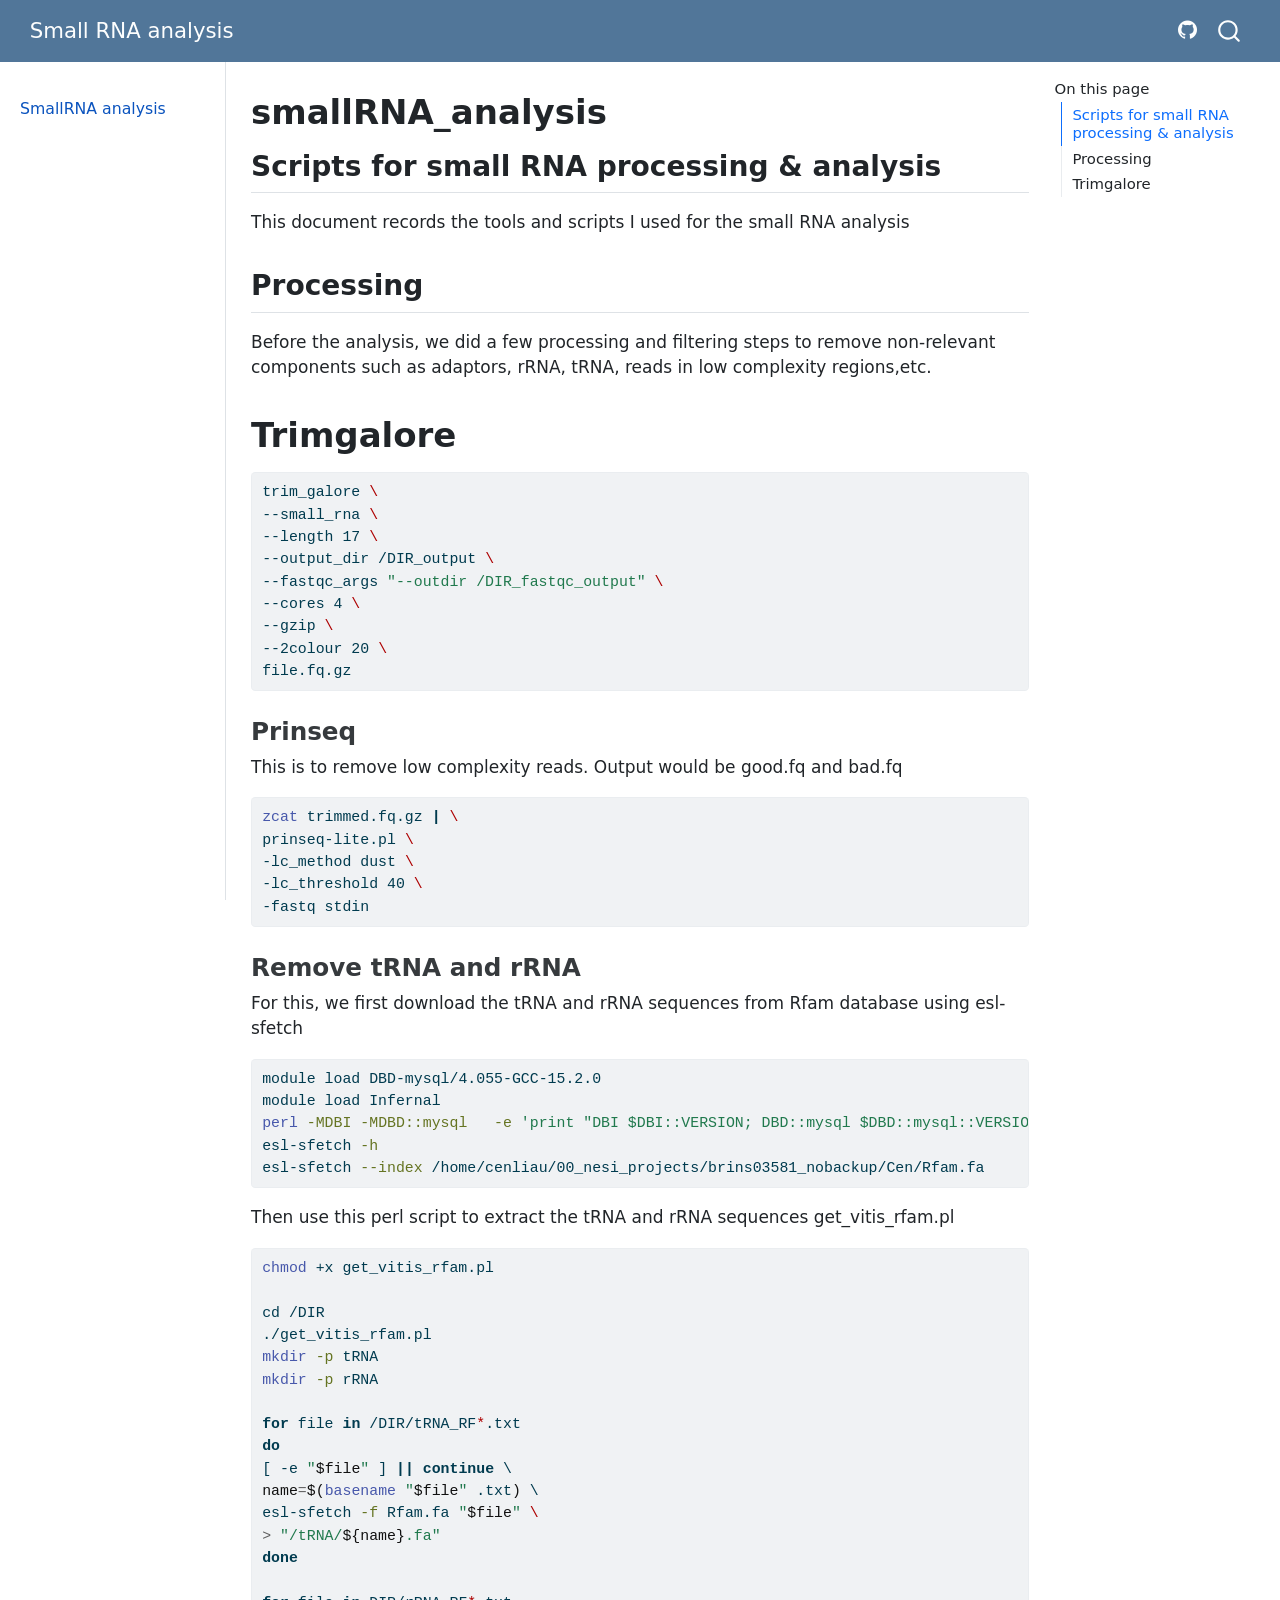
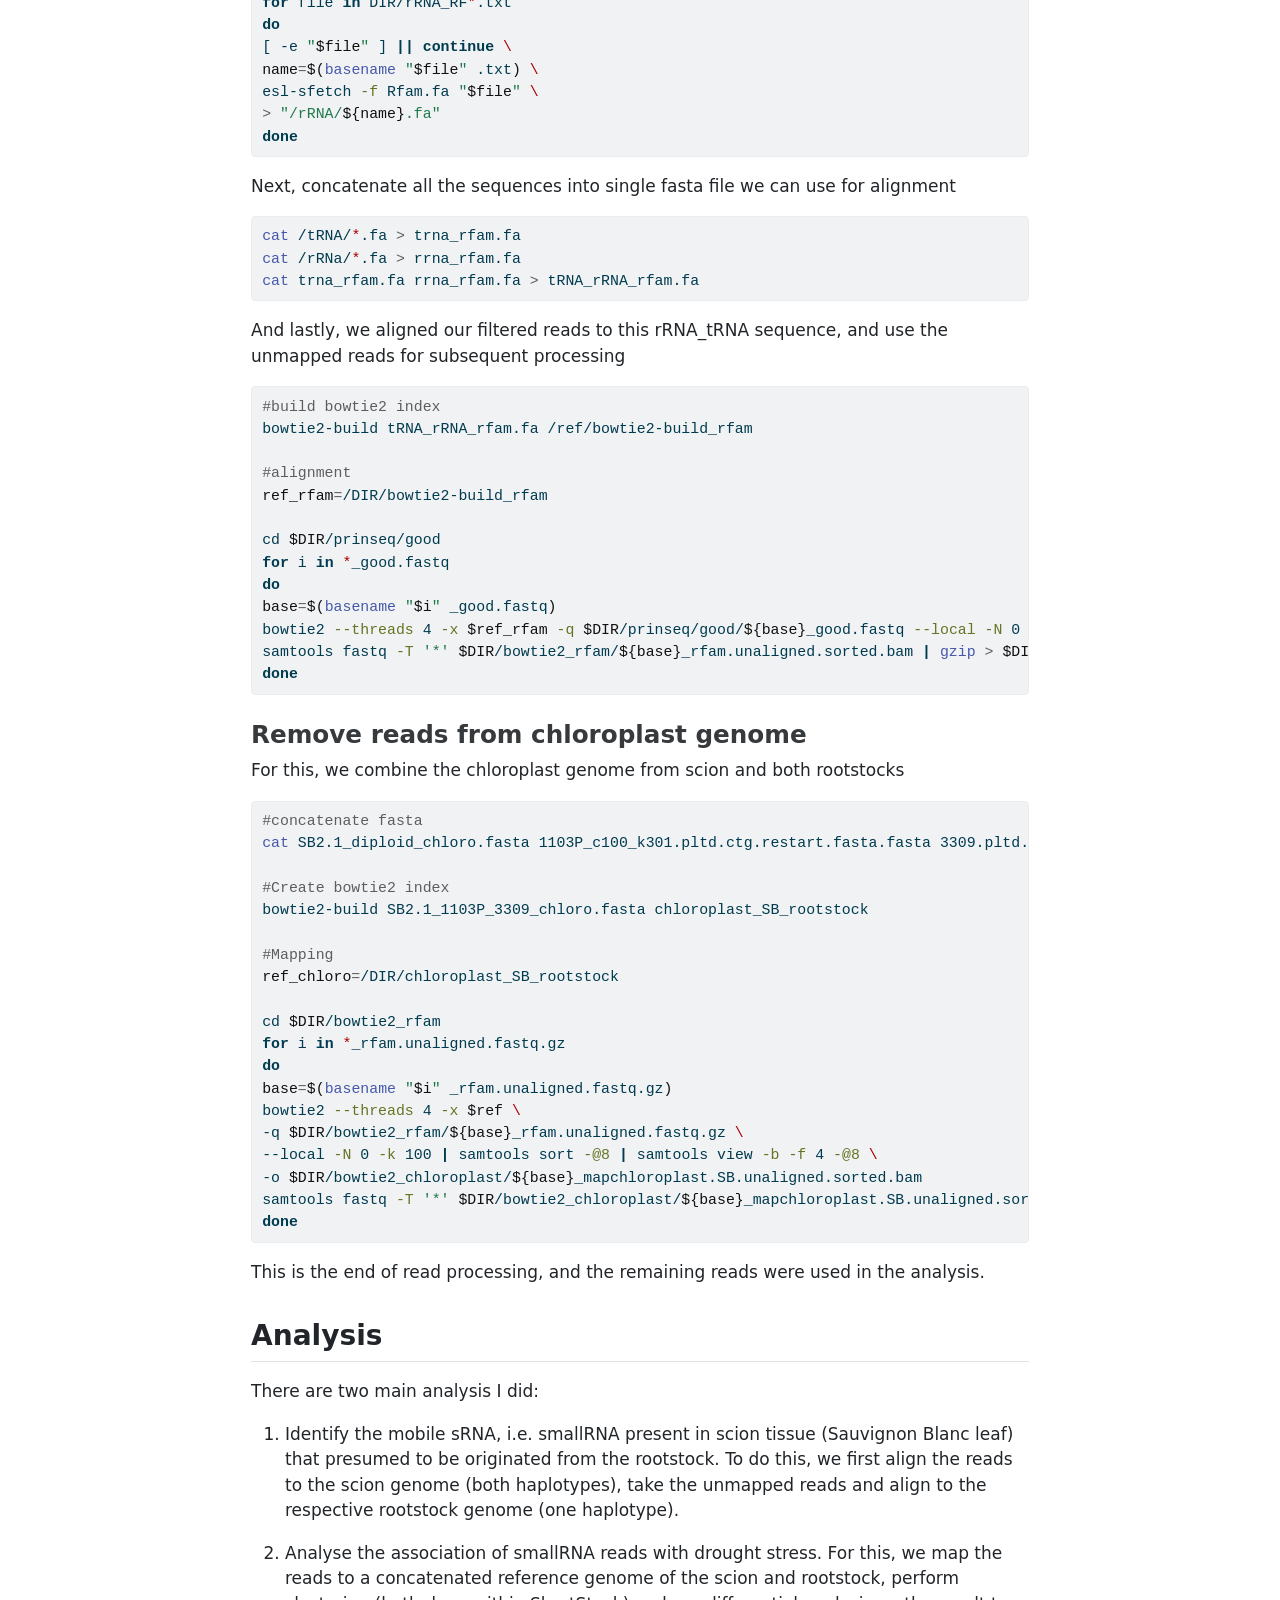
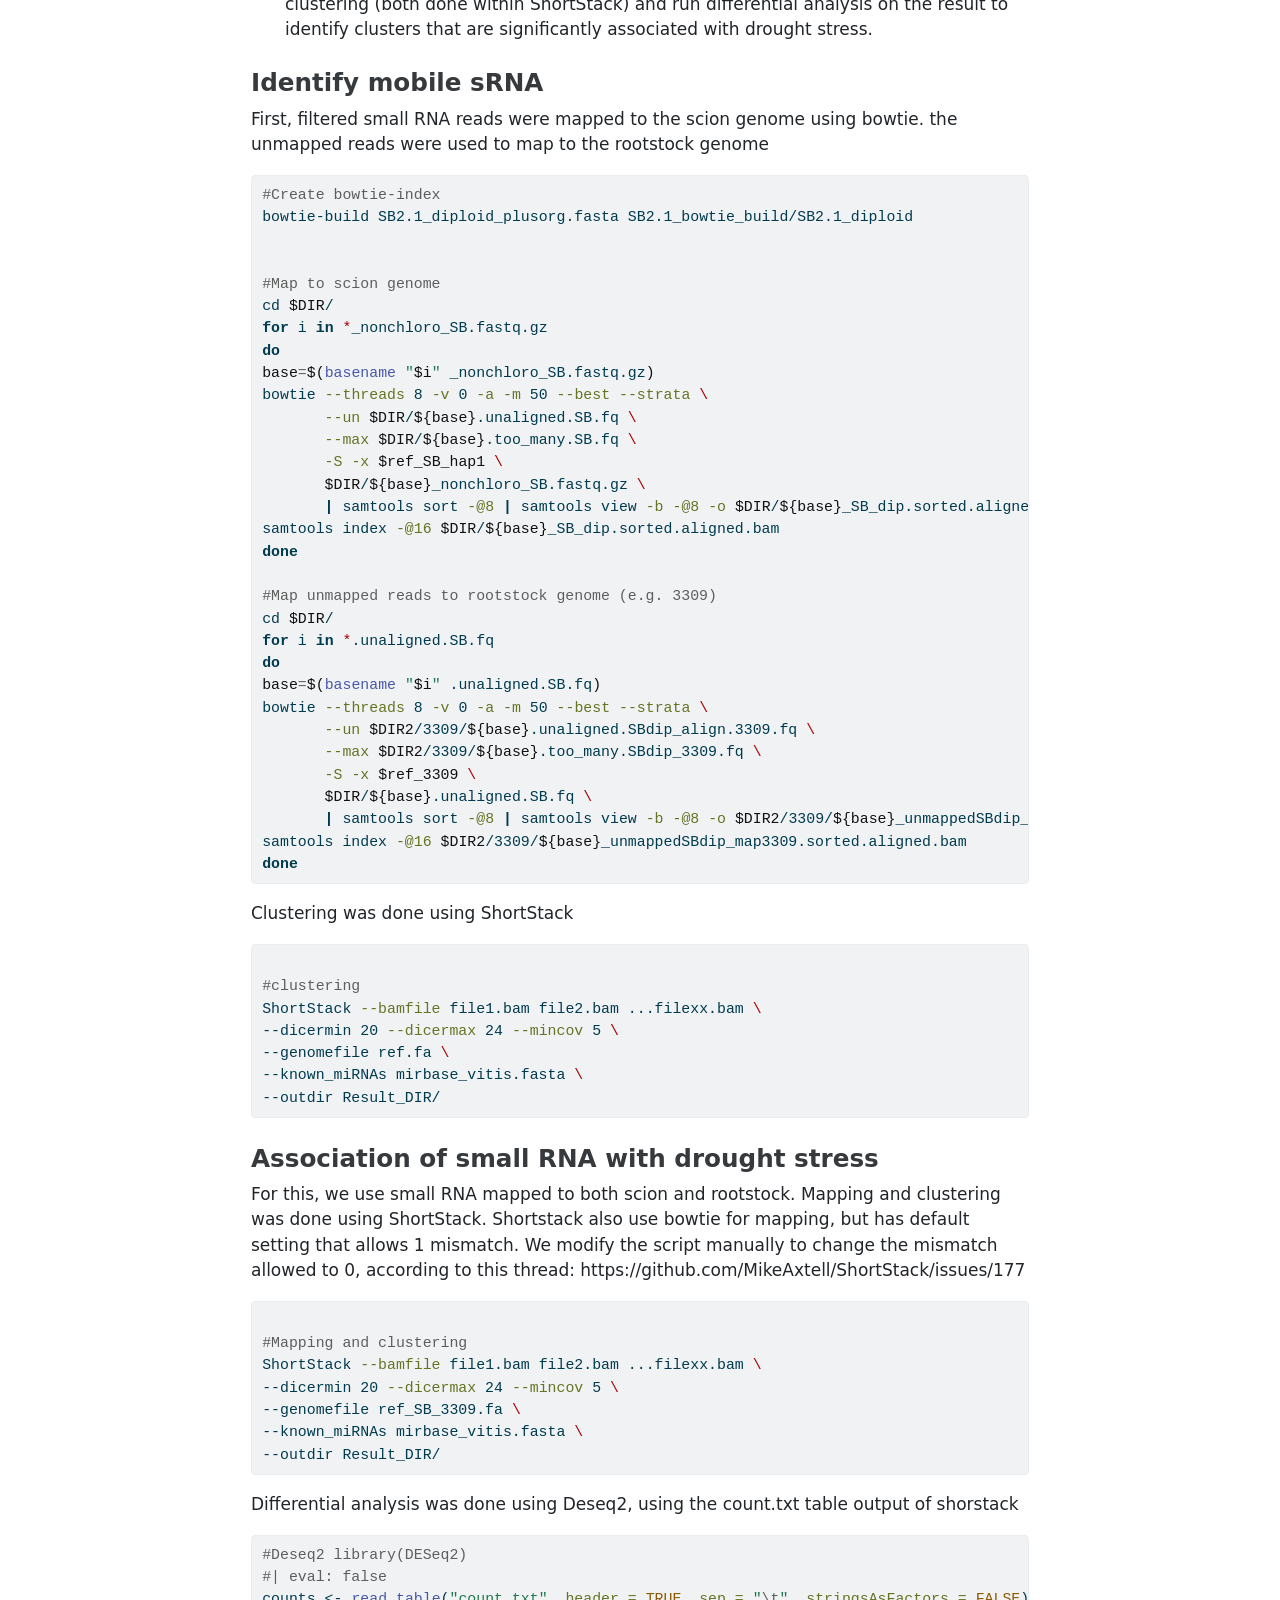
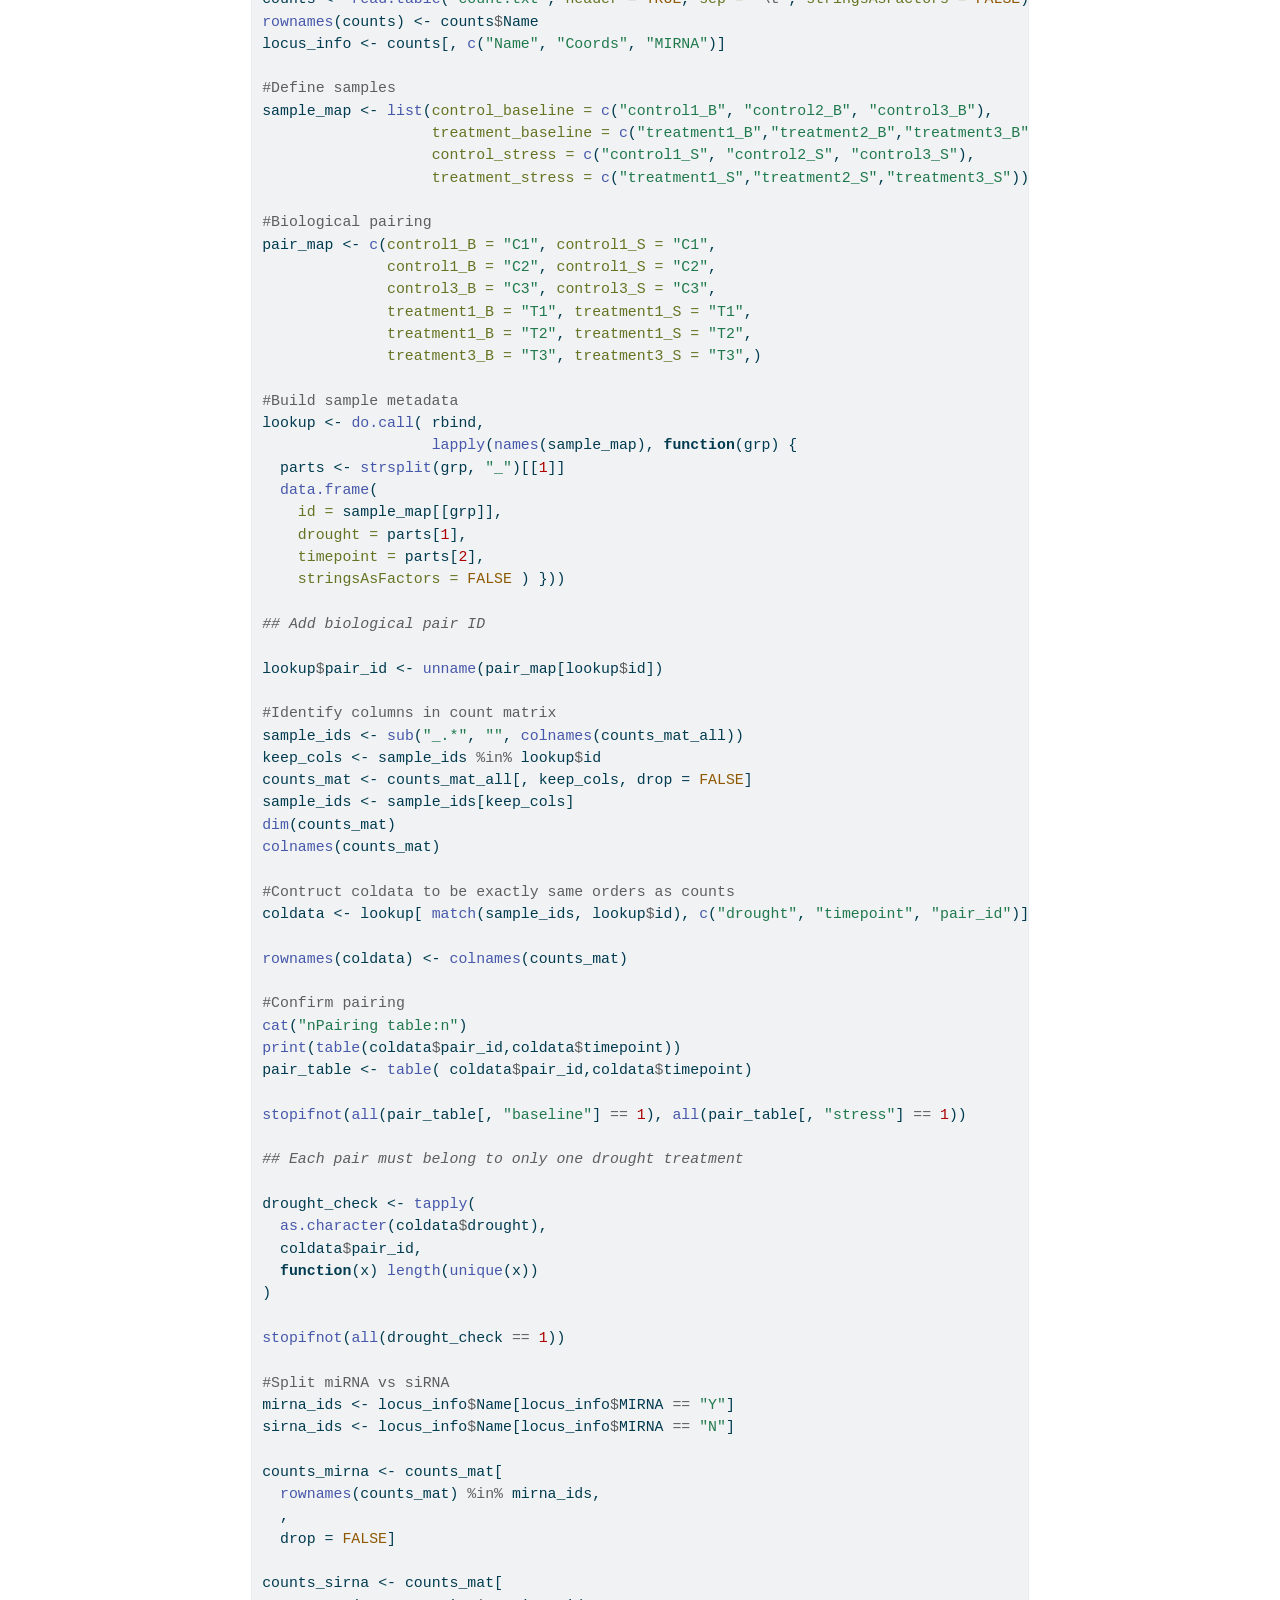
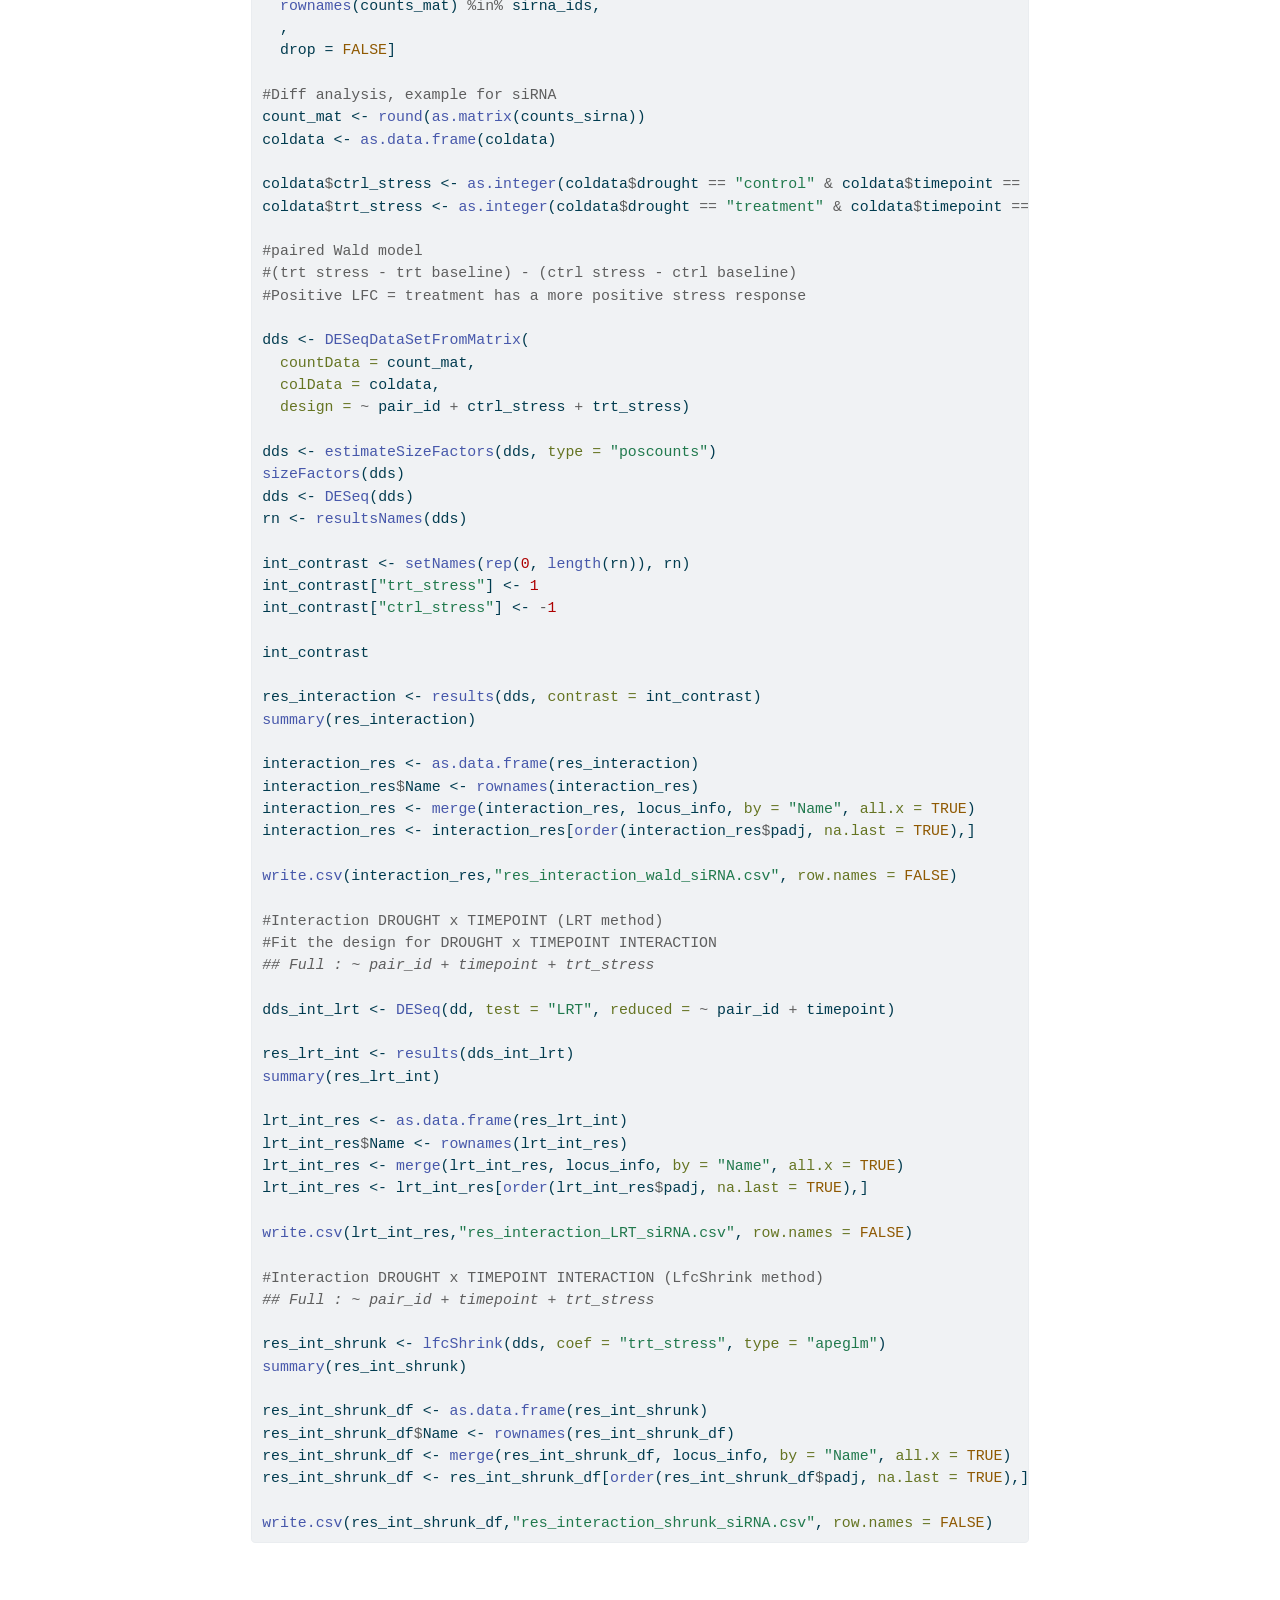
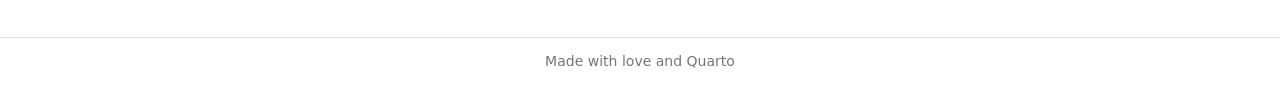
==== commit ee57830d: "Add mapping and clustering and R script" ====
--- a/docs/index.html
+++ b/docs/index.html
@@ -178,7 +178,11 @@
   <li><a href="#prinseq" id="toc-prinseq" class="nav-link" data-scroll-target="#prinseq">Prinseq</a></li>
   <li><a href="#remove-trna-and-rrna" id="toc-remove-trna-and-rrna" class="nav-link" data-scroll-target="#remove-trna-and-rrna">Remove tRNA and rRNA</a></li>
   <li><a href="#remove-reads-from-chloroplast-genome" id="toc-remove-reads-from-chloroplast-genome" class="nav-link" data-scroll-target="#remove-reads-from-chloroplast-genome">Remove reads from chloroplast genome</a></li>
-  <li><a href="#analysis" id="toc-analysis" class="nav-link" data-scroll-target="#analysis">Analysis</a></li>
+  <li><a href="#analysis" id="toc-analysis" class="nav-link" data-scroll-target="#analysis">Analysis</a>
+  <ul class="collapse">
+  <li><a href="#identify-mobile-srna" id="toc-identify-mobile-srna" class="nav-link" data-scroll-target="#identify-mobile-srna">Identify mobile sRNA</a></li>
+  <li><a href="#association-of-small-rna-with-drought-stress" id="toc-association-of-small-rna-with-drought-stress" class="nav-link" data-scroll-target="#association-of-small-rna-with-drought-stress">Association of small RNA with drought stress</a></li>
+  </ul></li>
   </ul></li>
   </ul>
 </nav>
@@ -289,10 +293,10 @@
 <div class="code-copy-outer-scaffold"><div class="sourceCode" id="cb7"><pre class="sourceCode bash code-with-copy"><code class="sourceCode bash"><span id="cb7-1"><a href="#cb7-1" aria-hidden="true" tabindex="-1"></a><span class="co">#concatenate fasta</span></span>
 <span id="cb7-2"><a href="#cb7-2" aria-hidden="true" tabindex="-1"></a><span class="fu">cat</span> SB2.1_diploid_chloro.fasta 1103P_c100_k301.pltd.ctg.restart.fasta.fasta 3309.pltd.ctg.restart.fasta.fasta <span class="op">&gt;</span> SB2.1_1103P_3309_chloro.fasta</span>
 <span id="cb7-3"><a href="#cb7-3" aria-hidden="true" tabindex="-1"></a></span>
-<span id="cb7-4"><a href="#cb7-4" aria-hidden="true" tabindex="-1"></a><span class="co">#create bowtie2 index</span></span>
+<span id="cb7-4"><a href="#cb7-4" aria-hidden="true" tabindex="-1"></a><span class="co">#Create bowtie2 index</span></span>
 <span id="cb7-5"><a href="#cb7-5" aria-hidden="true" tabindex="-1"></a><span class="ex">bowtie2-build</span> SB2.1_1103P_3309_chloro.fasta chloroplast_SB_rootstock</span>
 <span id="cb7-6"><a href="#cb7-6" aria-hidden="true" tabindex="-1"></a></span>
-<span id="cb7-7"><a href="#cb7-7" aria-hidden="true" tabindex="-1"></a><span class="co">#alignment</span></span>
+<span id="cb7-7"><a href="#cb7-7" aria-hidden="true" tabindex="-1"></a><span class="co">#Mapping</span></span>
 <span id="cb7-8"><a href="#cb7-8" aria-hidden="true" tabindex="-1"></a><span class="va">ref_chloro</span><span class="op">=</span>/DIR/chloroplast_SB_rootstock</span>
 <span id="cb7-9"><a href="#cb7-9" aria-hidden="true" tabindex="-1"></a></span>
 <span id="cb7-10"><a href="#cb7-10" aria-hidden="true" tabindex="-1"></a><span class="bu">cd</span> <span class="va">$DIR</span>/bowtie2_rfam</span>
@@ -311,11 +315,211 @@
 <h2 class="anchored" data-anchor-id="analysis">Analysis</h2>
 <p>There are two main analysis I did:</p>
 <ol type="1">
-<li><p>Identify the mobile sRNA, i.e.&nbsp;smallRNA present in scion tissue (Sauvignon Blanc leaf) that presumed to be originated from the rootstock. To do this, we first align the reads to the scion genome, take the unmapped reads and align to the respective rootstock genome.</p></li>
-<li><p>Identify smallRNA reads/clusters that are associated with drought stress. For this, we map the reads to a concatenated reference genome of the scion and rootstock, perform clustering (both done within ShortStack) and run differential analysis on the result to identify clusters that are significantly associated with drought stress</p></li>
+<li><p>Identify the mobile sRNA, i.e.&nbsp;smallRNA present in scion tissue (Sauvignon Blanc leaf) that presumed to be originated from the rootstock. To do this, we first align the reads to the scion genome (both haplotypes), take the unmapped reads and align to the respective rootstock genome (one haplotype).</p></li>
+<li><p>Analyse the association of smallRNA reads with drought stress. For this, we map the reads to a concatenated reference genome of the scion and rootstock, perform clustering (both done within ShortStack) and run differential analysis on the result to identify clusters that are significantly associated with drought stress.</p></li>
 </ol>
-
-
+<section id="identify-mobile-srna" class="level3">
+<h3 class="anchored" data-anchor-id="identify-mobile-srna">Identify mobile sRNA</h3>
+<p>First, filtered small RNA reads were mapped to the scion genome using bowtie. the unmapped reads were used to map to the rootstock genome</p>
+<div class="code-copy-outer-scaffold"><div class="sourceCode" id="cb8"><pre class="sourceCode bash code-with-copy"><code class="sourceCode bash"><span id="cb8-1"><a href="#cb8-1" aria-hidden="true" tabindex="-1"></a><span class="co">#Create bowtie-index</span></span>
+<span id="cb8-2"><a href="#cb8-2" aria-hidden="true" tabindex="-1"></a><span class="ex">bowtie-build</span> SB2.1_diploid_plusorg.fasta SB2.1_bowtie_build/SB2.1_diploid</span>
+<span id="cb8-3"><a href="#cb8-3" aria-hidden="true" tabindex="-1"></a></span>
+<span id="cb8-4"><a href="#cb8-4" aria-hidden="true" tabindex="-1"></a></span>
+<span id="cb8-5"><a href="#cb8-5" aria-hidden="true" tabindex="-1"></a><span class="co">#Map to scion genome</span></span>
+<span id="cb8-6"><a href="#cb8-6" aria-hidden="true" tabindex="-1"></a><span class="bu">cd</span> <span class="va">$DIR</span>/</span>
+<span id="cb8-7"><a href="#cb8-7" aria-hidden="true" tabindex="-1"></a><span class="cf">for</span> i <span class="kw">in</span> <span class="pp">*</span>_nonchloro_SB.fastq.gz</span>
+<span id="cb8-8"><a href="#cb8-8" aria-hidden="true" tabindex="-1"></a><span class="cf">do</span></span>
+<span id="cb8-9"><a href="#cb8-9" aria-hidden="true" tabindex="-1"></a><span class="va">base</span><span class="op">=</span><span class="va">$(</span><span class="fu">basename</span> <span class="st">"</span><span class="va">$i</span><span class="st">"</span> _nonchloro_SB.fastq.gz<span class="va">)</span></span>
+<span id="cb8-10"><a href="#cb8-10" aria-hidden="true" tabindex="-1"></a><span class="ex">bowtie</span> <span class="at">--threads</span> 8 <span class="at">-v</span> 0 <span class="at">-a</span> <span class="at">-m</span> 50 <span class="at">--best</span> <span class="at">--strata</span> <span class="dt">\</span></span>
+<span id="cb8-11"><a href="#cb8-11" aria-hidden="true" tabindex="-1"></a>       <span class="at">--un</span> <span class="va">$DIR</span>/<span class="va">${base}</span>.unaligned.SB.fq <span class="dt">\</span></span>
+<span id="cb8-12"><a href="#cb8-12" aria-hidden="true" tabindex="-1"></a>       <span class="at">--max</span> <span class="va">$DIR</span>/<span class="va">${base}</span>.too_many.SB.fq <span class="dt">\</span></span>
+<span id="cb8-13"><a href="#cb8-13" aria-hidden="true" tabindex="-1"></a>       <span class="at">-S</span> <span class="at">-x</span> <span class="va">$ref_SB_hap1</span> <span class="dt">\</span></span>
+<span id="cb8-14"><a href="#cb8-14" aria-hidden="true" tabindex="-1"></a>       <span class="va">$DIR</span>/<span class="va">${base}</span>_nonchloro_SB.fastq.gz <span class="dt">\</span></span>
+<span id="cb8-15"><a href="#cb8-15" aria-hidden="true" tabindex="-1"></a>       <span class="kw">|</span> <span class="ex">samtools</span> sort <span class="at">-@8</span> <span class="kw">|</span> <span class="ex">samtools</span> view <span class="at">-b</span> <span class="at">-@8</span> <span class="at">-o</span> <span class="va">$DIR</span>/<span class="va">${base}</span>_SB_dip.sorted.aligned.bam</span>
+<span id="cb8-16"><a href="#cb8-16" aria-hidden="true" tabindex="-1"></a><span class="ex">samtools</span> index <span class="at">-@16</span> <span class="va">$DIR</span>/<span class="va">${base}</span>_SB_dip.sorted.aligned.bam</span>
+<span id="cb8-17"><a href="#cb8-17" aria-hidden="true" tabindex="-1"></a><span class="cf">done</span></span>
+<span id="cb8-18"><a href="#cb8-18" aria-hidden="true" tabindex="-1"></a></span>
+<span id="cb8-19"><a href="#cb8-19" aria-hidden="true" tabindex="-1"></a><span class="co">#Map unmapped reads to rootstock genome (e.g. 3309)</span></span>
+<span id="cb8-20"><a href="#cb8-20" aria-hidden="true" tabindex="-1"></a><span class="bu">cd</span> <span class="va">$DIR</span>/</span>
+<span id="cb8-21"><a href="#cb8-21" aria-hidden="true" tabindex="-1"></a><span class="cf">for</span> i <span class="kw">in</span> <span class="pp">*</span>.unaligned.SB.fq</span>
+<span id="cb8-22"><a href="#cb8-22" aria-hidden="true" tabindex="-1"></a><span class="cf">do</span></span>
+<span id="cb8-23"><a href="#cb8-23" aria-hidden="true" tabindex="-1"></a><span class="va">base</span><span class="op">=</span><span class="va">$(</span><span class="fu">basename</span> <span class="st">"</span><span class="va">$i</span><span class="st">"</span> .unaligned.SB.fq<span class="va">)</span></span>
+<span id="cb8-24"><a href="#cb8-24" aria-hidden="true" tabindex="-1"></a><span class="ex">bowtie</span> <span class="at">--threads</span> 8 <span class="at">-v</span> 0 <span class="at">-a</span> <span class="at">-m</span> 50 <span class="at">--best</span> <span class="at">--strata</span> <span class="dt">\</span></span>
+<span id="cb8-25"><a href="#cb8-25" aria-hidden="true" tabindex="-1"></a>       <span class="at">--un</span> <span class="va">$DIR2</span>/3309/<span class="va">${base}</span>.unaligned.SBdip_align.3309.fq <span class="dt">\</span></span>
+<span id="cb8-26"><a href="#cb8-26" aria-hidden="true" tabindex="-1"></a>       <span class="at">--max</span> <span class="va">$DIR2</span>/3309/<span class="va">${base}</span>.too_many.SBdip_3309.fq <span class="dt">\</span></span>
+<span id="cb8-27"><a href="#cb8-27" aria-hidden="true" tabindex="-1"></a>       <span class="at">-S</span> <span class="at">-x</span> <span class="va">$ref_3309</span> <span class="dt">\</span></span>
+<span id="cb8-28"><a href="#cb8-28" aria-hidden="true" tabindex="-1"></a>       <span class="va">$DIR</span>/<span class="va">${base}</span>.unaligned.SB.fq <span class="dt">\</span></span>
+<span id="cb8-29"><a href="#cb8-29" aria-hidden="true" tabindex="-1"></a>       <span class="kw">|</span> <span class="ex">samtools</span> sort <span class="at">-@8</span> <span class="kw">|</span> <span class="ex">samtools</span> view <span class="at">-b</span> <span class="at">-@8</span> <span class="at">-o</span> <span class="va">$DIR2</span>/3309/<span class="va">${base}</span>_unmappedSBdip_map3309.sorted.aligned.bam</span>
+<span id="cb8-30"><a href="#cb8-30" aria-hidden="true" tabindex="-1"></a><span class="ex">samtools</span> index <span class="at">-@16</span> <span class="va">$DIR2</span>/3309/<span class="va">${base}</span>_unmappedSBdip_map3309.sorted.aligned.bam</span>
+<span id="cb8-31"><a href="#cb8-31" aria-hidden="true" tabindex="-1"></a><span class="cf">done</span></span></code></pre></div><button title="Copy to Clipboard" class="code-copy-button"><i class="bi"></i></button></div>
+<p>Clustering was done using ShortStack</p>
+<div class="code-copy-outer-scaffold"><div class="sourceCode" id="cb9"><pre class="sourceCode bash code-with-copy"><code class="sourceCode bash"><span id="cb9-1"><a href="#cb9-1" aria-hidden="true" tabindex="-1"></a></span>
+<span id="cb9-2"><a href="#cb9-2" aria-hidden="true" tabindex="-1"></a><span class="co">#clustering</span></span>
+<span id="cb9-3"><a href="#cb9-3" aria-hidden="true" tabindex="-1"></a><span class="ex">ShortStack</span> <span class="at">--bamfile</span> file1.bam file2.bam ...filexx.bam <span class="dt">\</span></span>
+<span id="cb9-4"><a href="#cb9-4" aria-hidden="true" tabindex="-1"></a>--dicermin 20 <span class="at">--dicermax</span> 24 <span class="at">--mincov</span> 5 <span class="dt">\</span></span>
+<span id="cb9-5"><a href="#cb9-5" aria-hidden="true" tabindex="-1"></a>--genomefile ref.fa <span class="dt">\</span></span>
+<span id="cb9-6"><a href="#cb9-6" aria-hidden="true" tabindex="-1"></a>--known_miRNAs mirbase_vitis.fasta <span class="dt">\</span></span>
+<span id="cb9-7"><a href="#cb9-7" aria-hidden="true" tabindex="-1"></a>--outdir Result_DIR/</span></code></pre></div><button title="Copy to Clipboard" class="code-copy-button"><i class="bi"></i></button></div>
+</section>
+<section id="association-of-small-rna-with-drought-stress" class="level3">
+<h3 class="anchored" data-anchor-id="association-of-small-rna-with-drought-stress">Association of small RNA with drought stress</h3>
+<p>For this, we use small RNA mapped to both scion and rootstock. Mapping and clustering was done using ShortStack. Shortstack also use bowtie for mapping, but has default setting that allows 1 mismatch. We modify the script manually to change the mismatch allowed to 0, according to this thread: https://github.com/MikeAxtell/ShortStack/issues/177</p>
+<div class="code-copy-outer-scaffold"><div class="sourceCode" id="cb10"><pre class="sourceCode bash code-with-copy"><code class="sourceCode bash"><span id="cb10-1"><a href="#cb10-1" aria-hidden="true" tabindex="-1"></a></span>
+<span id="cb10-2"><a href="#cb10-2" aria-hidden="true" tabindex="-1"></a><span class="co">#Mapping and clustering</span></span>
+<span id="cb10-3"><a href="#cb10-3" aria-hidden="true" tabindex="-1"></a><span class="ex">ShortStack</span> <span class="at">--bamfile</span> file1.bam file2.bam ...filexx.bam <span class="dt">\</span></span>
+<span id="cb10-4"><a href="#cb10-4" aria-hidden="true" tabindex="-1"></a>--dicermin 20 <span class="at">--dicermax</span> 24 <span class="at">--mincov</span> 5 <span class="dt">\</span></span>
+<span id="cb10-5"><a href="#cb10-5" aria-hidden="true" tabindex="-1"></a>--genomefile ref_SB_3309.fa <span class="dt">\</span></span>
+<span id="cb10-6"><a href="#cb10-6" aria-hidden="true" tabindex="-1"></a>--known_miRNAs mirbase_vitis.fasta <span class="dt">\</span></span>
+<span id="cb10-7"><a href="#cb10-7" aria-hidden="true" tabindex="-1"></a>--outdir Result_DIR/</span></code></pre></div><button title="Copy to Clipboard" class="code-copy-button"><i class="bi"></i></button></div>
+<p>Differential analysis was done using Deseq2, using the count.txt table output of shorstack</p>
+<div class="cell">
+<div class="code-copy-outer-scaffold"><div class="sourceCode cell-code" id="cb11"><pre class="sourceCode r code-with-copy"><code class="sourceCode r"><span id="cb11-1"><a href="#cb11-1" aria-hidden="true" tabindex="-1"></a><span class="co">#Deseq2 library(DESeq2)</span></span>
+<span id="cb11-2"><a href="#cb11-2" aria-hidden="true" tabindex="-1"></a><span class="co">#| eval: false</span></span>
+<span id="cb11-3"><a href="#cb11-3" aria-hidden="true" tabindex="-1"></a>counts <span class="ot">&lt;-</span> <span class="fu">read.table</span>(<span class="st">"count.txt"</span>, <span class="at">header =</span> <span class="cn">TRUE</span>, <span class="at">sep =</span> <span class="st">"</span><span class="sc">\t</span><span class="st">"</span>, <span class="at">stringsAsFactors =</span> <span class="cn">FALSE</span>) </span>
+<span id="cb11-4"><a href="#cb11-4" aria-hidden="true" tabindex="-1"></a><span class="fu">rownames</span>(counts) <span class="ot">&lt;-</span> counts<span class="sc">$</span>Name </span>
+<span id="cb11-5"><a href="#cb11-5" aria-hidden="true" tabindex="-1"></a>locus_info <span class="ot">&lt;-</span> counts[, <span class="fu">c</span>(<span class="st">"Name"</span>, <span class="st">"Coords"</span>, <span class="st">"MIRNA"</span>)]</span>
+<span id="cb11-6"><a href="#cb11-6" aria-hidden="true" tabindex="-1"></a></span>
+<span id="cb11-7"><a href="#cb11-7" aria-hidden="true" tabindex="-1"></a><span class="co">#Define samples </span></span>
+<span id="cb11-8"><a href="#cb11-8" aria-hidden="true" tabindex="-1"></a>sample_map <span class="ot">&lt;-</span> <span class="fu">list</span>(<span class="at">control_baseline =</span> <span class="fu">c</span>(<span class="st">"control1_B"</span>, <span class="st">"control2_B"</span>, <span class="st">"control3_B"</span>), </span>
+<span id="cb11-9"><a href="#cb11-9" aria-hidden="true" tabindex="-1"></a>                   <span class="at">treatment_baseline =</span> <span class="fu">c</span>(<span class="st">"treatment1_B"</span>,<span class="st">"treatment2_B"</span>,<span class="st">"treatment3_B"</span>), </span>
+<span id="cb11-10"><a href="#cb11-10" aria-hidden="true" tabindex="-1"></a>                   <span class="at">control_stress =</span> <span class="fu">c</span>(<span class="st">"control1_S"</span>, <span class="st">"control2_S"</span>, <span class="st">"control3_S"</span>), </span>
+<span id="cb11-11"><a href="#cb11-11" aria-hidden="true" tabindex="-1"></a>                   <span class="at">treatment_stress =</span> <span class="fu">c</span>(<span class="st">"treatment1_S"</span>,<span class="st">"treatment2_S"</span>,<span class="st">"treatment3_S"</span>))</span>
+<span id="cb11-12"><a href="#cb11-12" aria-hidden="true" tabindex="-1"></a></span>
+<span id="cb11-13"><a href="#cb11-13" aria-hidden="true" tabindex="-1"></a><span class="co">#Biological pairing </span></span>
+<span id="cb11-14"><a href="#cb11-14" aria-hidden="true" tabindex="-1"></a>pair_map <span class="ot">&lt;-</span> <span class="fu">c</span>(<span class="at">control1_B =</span> <span class="st">"C1"</span>, <span class="at">control1_S =</span> <span class="st">"C1"</span>, </span>
+<span id="cb11-15"><a href="#cb11-15" aria-hidden="true" tabindex="-1"></a>              <span class="at">control1_B =</span> <span class="st">"C2"</span>, <span class="at">control1_S =</span> <span class="st">"C2"</span>, </span>
+<span id="cb11-16"><a href="#cb11-16" aria-hidden="true" tabindex="-1"></a>              <span class="at">control3_B =</span> <span class="st">"C3"</span>, <span class="at">control3_S =</span> <span class="st">"C3"</span>, </span>
+<span id="cb11-17"><a href="#cb11-17" aria-hidden="true" tabindex="-1"></a>              <span class="at">treatment1_B =</span> <span class="st">"T1"</span>, <span class="at">treatment1_S =</span> <span class="st">"T1"</span>, </span>
+<span id="cb11-18"><a href="#cb11-18" aria-hidden="true" tabindex="-1"></a>              <span class="at">treatment1_B =</span> <span class="st">"T2"</span>, <span class="at">treatment1_S =</span> <span class="st">"T2"</span>, </span>
+<span id="cb11-19"><a href="#cb11-19" aria-hidden="true" tabindex="-1"></a>              <span class="at">treatment3_B =</span> <span class="st">"T3"</span>, <span class="at">treatment3_S =</span> <span class="st">"T3"</span>,)</span>
+<span id="cb11-20"><a href="#cb11-20" aria-hidden="true" tabindex="-1"></a></span>
+<span id="cb11-21"><a href="#cb11-21" aria-hidden="true" tabindex="-1"></a><span class="co">#Build sample metadata </span></span>
+<span id="cb11-22"><a href="#cb11-22" aria-hidden="true" tabindex="-1"></a>lookup <span class="ot">&lt;-</span> <span class="fu">do.call</span>( rbind, </span>
+<span id="cb11-23"><a href="#cb11-23" aria-hidden="true" tabindex="-1"></a>                   <span class="fu">lapply</span>(<span class="fu">names</span>(sample_map), <span class="cf">function</span>(grp) { </span>
+<span id="cb11-24"><a href="#cb11-24" aria-hidden="true" tabindex="-1"></a>  parts <span class="ot">&lt;-</span> <span class="fu">strsplit</span>(grp, <span class="st">"_"</span>)[[<span class="dv">1</span>]] </span>
+<span id="cb11-25"><a href="#cb11-25" aria-hidden="true" tabindex="-1"></a>  <span class="fu">data.frame</span>(</span>
+<span id="cb11-26"><a href="#cb11-26" aria-hidden="true" tabindex="-1"></a>    <span class="at">id =</span> sample_map[[grp]], </span>
+<span id="cb11-27"><a href="#cb11-27" aria-hidden="true" tabindex="-1"></a>    <span class="at">drought =</span> parts[<span class="dv">1</span>], </span>
+<span id="cb11-28"><a href="#cb11-28" aria-hidden="true" tabindex="-1"></a>    <span class="at">timepoint =</span> parts[<span class="dv">2</span>], </span>
+<span id="cb11-29"><a href="#cb11-29" aria-hidden="true" tabindex="-1"></a>    <span class="at">stringsAsFactors =</span> <span class="cn">FALSE</span> ) }))</span>
+<span id="cb11-30"><a href="#cb11-30" aria-hidden="true" tabindex="-1"></a></span>
+<span id="cb11-31"><a href="#cb11-31" aria-hidden="true" tabindex="-1"></a><span class="do">## Add biological pair ID</span></span>
+<span id="cb11-32"><a href="#cb11-32" aria-hidden="true" tabindex="-1"></a></span>
+<span id="cb11-33"><a href="#cb11-33" aria-hidden="true" tabindex="-1"></a>lookup<span class="sc">$</span>pair_id <span class="ot">&lt;-</span> <span class="fu">unname</span>(pair_map[lookup<span class="sc">$</span>id])</span>
+<span id="cb11-34"><a href="#cb11-34" aria-hidden="true" tabindex="-1"></a></span>
+<span id="cb11-35"><a href="#cb11-35" aria-hidden="true" tabindex="-1"></a><span class="co">#Identify columns in count matrix </span></span>
+<span id="cb11-36"><a href="#cb11-36" aria-hidden="true" tabindex="-1"></a>sample_ids <span class="ot">&lt;-</span> <span class="fu">sub</span>(<span class="st">"_.*"</span>, <span class="st">""</span>, <span class="fu">colnames</span>(counts_mat_all)) </span>
+<span id="cb11-37"><a href="#cb11-37" aria-hidden="true" tabindex="-1"></a>keep_cols <span class="ot">&lt;-</span> sample_ids <span class="sc">%in%</span> lookup<span class="sc">$</span>id </span>
+<span id="cb11-38"><a href="#cb11-38" aria-hidden="true" tabindex="-1"></a>counts_mat <span class="ot">&lt;-</span> counts_mat_all[, keep_cols, drop <span class="ot">=</span> <span class="cn">FALSE</span>] </span>
+<span id="cb11-39"><a href="#cb11-39" aria-hidden="true" tabindex="-1"></a>sample_ids <span class="ot">&lt;-</span> sample_ids[keep_cols] </span>
+<span id="cb11-40"><a href="#cb11-40" aria-hidden="true" tabindex="-1"></a><span class="fu">dim</span>(counts_mat) </span>
+<span id="cb11-41"><a href="#cb11-41" aria-hidden="true" tabindex="-1"></a><span class="fu">colnames</span>(counts_mat)</span>
+<span id="cb11-42"><a href="#cb11-42" aria-hidden="true" tabindex="-1"></a></span>
+<span id="cb11-43"><a href="#cb11-43" aria-hidden="true" tabindex="-1"></a><span class="co">#Contruct coldata to be exactly same orders as counts </span></span>
+<span id="cb11-44"><a href="#cb11-44" aria-hidden="true" tabindex="-1"></a>coldata <span class="ot">&lt;-</span> lookup[ <span class="fu">match</span>(sample_ids, lookup<span class="sc">$</span>id), <span class="fu">c</span>(<span class="st">"drought"</span>, <span class="st">"timepoint"</span>, <span class="st">"pair_id"</span>)]</span>
+<span id="cb11-45"><a href="#cb11-45" aria-hidden="true" tabindex="-1"></a></span>
+<span id="cb11-46"><a href="#cb11-46" aria-hidden="true" tabindex="-1"></a><span class="fu">rownames</span>(coldata) <span class="ot">&lt;-</span> <span class="fu">colnames</span>(counts_mat)</span>
+<span id="cb11-47"><a href="#cb11-47" aria-hidden="true" tabindex="-1"></a></span>
+<span id="cb11-48"><a href="#cb11-48" aria-hidden="true" tabindex="-1"></a><span class="co">#Confirm pairing </span></span>
+<span id="cb11-49"><a href="#cb11-49" aria-hidden="true" tabindex="-1"></a><span class="fu">cat</span>(<span class="st">"nPairing table:n"</span>) </span>
+<span id="cb11-50"><a href="#cb11-50" aria-hidden="true" tabindex="-1"></a><span class="fu">print</span>(<span class="fu">table</span>(coldata<span class="sc">$</span>pair_id,coldata<span class="sc">$</span>timepoint)) </span>
+<span id="cb11-51"><a href="#cb11-51" aria-hidden="true" tabindex="-1"></a>pair_table <span class="ot">&lt;-</span> <span class="fu">table</span>( coldata<span class="sc">$</span>pair_id,coldata<span class="sc">$</span>timepoint) </span>
+<span id="cb11-52"><a href="#cb11-52" aria-hidden="true" tabindex="-1"></a></span>
+<span id="cb11-53"><a href="#cb11-53" aria-hidden="true" tabindex="-1"></a><span class="fu">stopifnot</span>(<span class="fu">all</span>(pair_table[, <span class="st">"baseline"</span>] <span class="sc">==</span> <span class="dv">1</span>), <span class="fu">all</span>(pair_table[, <span class="st">"stress"</span>] <span class="sc">==</span> <span class="dv">1</span>))</span>
+<span id="cb11-54"><a href="#cb11-54" aria-hidden="true" tabindex="-1"></a></span>
+<span id="cb11-55"><a href="#cb11-55" aria-hidden="true" tabindex="-1"></a><span class="do">## Each pair must belong to only one drought treatment</span></span>
+<span id="cb11-56"><a href="#cb11-56" aria-hidden="true" tabindex="-1"></a></span>
+<span id="cb11-57"><a href="#cb11-57" aria-hidden="true" tabindex="-1"></a>drought_check <span class="ot">&lt;-</span> <span class="fu">tapply</span>(</span>
+<span id="cb11-58"><a href="#cb11-58" aria-hidden="true" tabindex="-1"></a>  <span class="fu">as.character</span>(coldata<span class="sc">$</span>drought),</span>
+<span id="cb11-59"><a href="#cb11-59" aria-hidden="true" tabindex="-1"></a>  coldata<span class="sc">$</span>pair_id,</span>
+<span id="cb11-60"><a href="#cb11-60" aria-hidden="true" tabindex="-1"></a>  <span class="cf">function</span>(x) <span class="fu">length</span>(<span class="fu">unique</span>(x))</span>
+<span id="cb11-61"><a href="#cb11-61" aria-hidden="true" tabindex="-1"></a>) </span>
+<span id="cb11-62"><a href="#cb11-62" aria-hidden="true" tabindex="-1"></a></span>
+<span id="cb11-63"><a href="#cb11-63" aria-hidden="true" tabindex="-1"></a><span class="fu">stopifnot</span>(<span class="fu">all</span>(drought_check <span class="sc">==</span> <span class="dv">1</span>))</span>
+<span id="cb11-64"><a href="#cb11-64" aria-hidden="true" tabindex="-1"></a></span>
+<span id="cb11-65"><a href="#cb11-65" aria-hidden="true" tabindex="-1"></a><span class="co">#Split miRNA vs siRNA </span></span>
+<span id="cb11-66"><a href="#cb11-66" aria-hidden="true" tabindex="-1"></a>mirna_ids <span class="ot">&lt;-</span> locus_info<span class="sc">$</span>Name[locus_info<span class="sc">$</span>MIRNA <span class="sc">==</span> <span class="st">"Y"</span>] </span>
+<span id="cb11-67"><a href="#cb11-67" aria-hidden="true" tabindex="-1"></a>sirna_ids <span class="ot">&lt;-</span> locus_info<span class="sc">$</span>Name[locus_info<span class="sc">$</span>MIRNA <span class="sc">==</span> <span class="st">"N"</span>]</span>
+<span id="cb11-68"><a href="#cb11-68" aria-hidden="true" tabindex="-1"></a></span>
+<span id="cb11-69"><a href="#cb11-69" aria-hidden="true" tabindex="-1"></a>counts_mirna <span class="ot">&lt;-</span> counts_mat[</span>
+<span id="cb11-70"><a href="#cb11-70" aria-hidden="true" tabindex="-1"></a>  <span class="fu">rownames</span>(counts_mat) <span class="sc">%in%</span> mirna_ids, </span>
+<span id="cb11-71"><a href="#cb11-71" aria-hidden="true" tabindex="-1"></a>  ,</span>
+<span id="cb11-72"><a href="#cb11-72" aria-hidden="true" tabindex="-1"></a>  drop <span class="ot">=</span> <span class="cn">FALSE</span>]</span>
+<span id="cb11-73"><a href="#cb11-73" aria-hidden="true" tabindex="-1"></a></span>
+<span id="cb11-74"><a href="#cb11-74" aria-hidden="true" tabindex="-1"></a>counts_sirna <span class="ot">&lt;-</span> counts_mat[</span>
+<span id="cb11-75"><a href="#cb11-75" aria-hidden="true" tabindex="-1"></a>  <span class="fu">rownames</span>(counts_mat) <span class="sc">%in%</span> sirna_ids,</span>
+<span id="cb11-76"><a href="#cb11-76" aria-hidden="true" tabindex="-1"></a>  ,</span>
+<span id="cb11-77"><a href="#cb11-77" aria-hidden="true" tabindex="-1"></a>  drop <span class="ot">=</span> <span class="cn">FALSE</span>]</span>
+<span id="cb11-78"><a href="#cb11-78" aria-hidden="true" tabindex="-1"></a></span>
+<span id="cb11-79"><a href="#cb11-79" aria-hidden="true" tabindex="-1"></a><span class="co">#Diff analysis, example for siRNA </span></span>
+<span id="cb11-80"><a href="#cb11-80" aria-hidden="true" tabindex="-1"></a>count_mat <span class="ot">&lt;-</span> <span class="fu">round</span>(<span class="fu">as.matrix</span>(counts_sirna)) </span>
+<span id="cb11-81"><a href="#cb11-81" aria-hidden="true" tabindex="-1"></a>coldata <span class="ot">&lt;-</span> <span class="fu">as.data.frame</span>(coldata)</span>
+<span id="cb11-82"><a href="#cb11-82" aria-hidden="true" tabindex="-1"></a></span>
+<span id="cb11-83"><a href="#cb11-83" aria-hidden="true" tabindex="-1"></a>coldata<span class="sc">$</span>ctrl_stress <span class="ot">&lt;-</span> <span class="fu">as.integer</span>(coldata<span class="sc">$</span>drought <span class="sc">==</span> <span class="st">"control"</span> <span class="sc">&amp;</span> coldata<span class="sc">$</span>timepoint <span class="sc">==</span> <span class="st">"stress"</span>)</span>
+<span id="cb11-84"><a href="#cb11-84" aria-hidden="true" tabindex="-1"></a>coldata<span class="sc">$</span>trt_stress <span class="ot">&lt;-</span> <span class="fu">as.integer</span>(coldata<span class="sc">$</span>drought <span class="sc">==</span> <span class="st">"treatment"</span> <span class="sc">&amp;</span> coldata<span class="sc">$</span>timepoint <span class="sc">==</span> <span class="st">"stress"</span>)</span>
+<span id="cb11-85"><a href="#cb11-85" aria-hidden="true" tabindex="-1"></a></span>
+<span id="cb11-86"><a href="#cb11-86" aria-hidden="true" tabindex="-1"></a><span class="co">#paired Wald model </span></span>
+<span id="cb11-87"><a href="#cb11-87" aria-hidden="true" tabindex="-1"></a><span class="co">#(trt stress - trt baseline) - (ctrl stress - ctrl baseline)</span></span>
+<span id="cb11-88"><a href="#cb11-88" aria-hidden="true" tabindex="-1"></a><span class="co">#Positive LFC = treatment has a more positive stress response</span></span>
+<span id="cb11-89"><a href="#cb11-89" aria-hidden="true" tabindex="-1"></a></span>
+<span id="cb11-90"><a href="#cb11-90" aria-hidden="true" tabindex="-1"></a>dds <span class="ot">&lt;-</span> <span class="fu">DESeqDataSetFromMatrix</span>( </span>
+<span id="cb11-91"><a href="#cb11-91" aria-hidden="true" tabindex="-1"></a>  <span class="at">countData =</span> count_mat, </span>
+<span id="cb11-92"><a href="#cb11-92" aria-hidden="true" tabindex="-1"></a>  <span class="at">colData =</span> coldata, </span>
+<span id="cb11-93"><a href="#cb11-93" aria-hidden="true" tabindex="-1"></a>  <span class="at">design =</span> <span class="sc">~</span> pair_id <span class="sc">+</span> ctrl_stress <span class="sc">+</span> trt_stress)</span>
+<span id="cb11-94"><a href="#cb11-94" aria-hidden="true" tabindex="-1"></a></span>
+<span id="cb11-95"><a href="#cb11-95" aria-hidden="true" tabindex="-1"></a>dds <span class="ot">&lt;-</span> <span class="fu">estimateSizeFactors</span>(dds, <span class="at">type =</span> <span class="st">"poscounts"</span>) </span>
+<span id="cb11-96"><a href="#cb11-96" aria-hidden="true" tabindex="-1"></a><span class="fu">sizeFactors</span>(dds)</span>
+<span id="cb11-97"><a href="#cb11-97" aria-hidden="true" tabindex="-1"></a>dds <span class="ot">&lt;-</span> <span class="fu">DESeq</span>(dds) </span>
+<span id="cb11-98"><a href="#cb11-98" aria-hidden="true" tabindex="-1"></a>rn <span class="ot">&lt;-</span> <span class="fu">resultsNames</span>(dds)</span>
+<span id="cb11-99"><a href="#cb11-99" aria-hidden="true" tabindex="-1"></a></span>
+<span id="cb11-100"><a href="#cb11-100" aria-hidden="true" tabindex="-1"></a>int_contrast <span class="ot">&lt;-</span> <span class="fu">setNames</span>(<span class="fu">rep</span>(<span class="dv">0</span>, <span class="fu">length</span>(rn)), rn) </span>
+<span id="cb11-101"><a href="#cb11-101" aria-hidden="true" tabindex="-1"></a>int_contrast[<span class="st">"trt_stress"</span>] <span class="ot">&lt;-</span> <span class="dv">1</span> </span>
+<span id="cb11-102"><a href="#cb11-102" aria-hidden="true" tabindex="-1"></a>int_contrast[<span class="st">"ctrl_stress"</span>] <span class="ot">&lt;-</span> <span class="sc">-</span><span class="dv">1</span></span>
+<span id="cb11-103"><a href="#cb11-103" aria-hidden="true" tabindex="-1"></a></span>
+<span id="cb11-104"><a href="#cb11-104" aria-hidden="true" tabindex="-1"></a>int_contrast</span>
+<span id="cb11-105"><a href="#cb11-105" aria-hidden="true" tabindex="-1"></a></span>
+<span id="cb11-106"><a href="#cb11-106" aria-hidden="true" tabindex="-1"></a>res_interaction <span class="ot">&lt;-</span> <span class="fu">results</span>(dds, <span class="at">contrast =</span> int_contrast) </span>
+<span id="cb11-107"><a href="#cb11-107" aria-hidden="true" tabindex="-1"></a><span class="fu">summary</span>(res_interaction)</span>
+<span id="cb11-108"><a href="#cb11-108" aria-hidden="true" tabindex="-1"></a></span>
+<span id="cb11-109"><a href="#cb11-109" aria-hidden="true" tabindex="-1"></a>interaction_res <span class="ot">&lt;-</span> <span class="fu">as.data.frame</span>(res_interaction) </span>
+<span id="cb11-110"><a href="#cb11-110" aria-hidden="true" tabindex="-1"></a>interaction_res<span class="sc">$</span>Name <span class="ot">&lt;-</span> <span class="fu">rownames</span>(interaction_res)</span>
+<span id="cb11-111"><a href="#cb11-111" aria-hidden="true" tabindex="-1"></a>interaction_res <span class="ot">&lt;-</span> <span class="fu">merge</span>(interaction_res, locus_info, <span class="at">by =</span> <span class="st">"Name"</span>, <span class="at">all.x =</span> <span class="cn">TRUE</span>)</span>
+<span id="cb11-112"><a href="#cb11-112" aria-hidden="true" tabindex="-1"></a>interaction_res <span class="ot">&lt;-</span> interaction_res[<span class="fu">order</span>(interaction_res<span class="sc">$</span>padj, <span class="at">na.last =</span> <span class="cn">TRUE</span>),]</span>
+<span id="cb11-113"><a href="#cb11-113" aria-hidden="true" tabindex="-1"></a></span>
+<span id="cb11-114"><a href="#cb11-114" aria-hidden="true" tabindex="-1"></a><span class="fu">write.csv</span>(interaction_res,<span class="st">"res_interaction_wald_siRNA.csv"</span>, <span class="at">row.names =</span> <span class="cn">FALSE</span>)</span>
+<span id="cb11-115"><a href="#cb11-115" aria-hidden="true" tabindex="-1"></a></span>
+<span id="cb11-116"><a href="#cb11-116" aria-hidden="true" tabindex="-1"></a><span class="co">#Interaction DROUGHT x TIMEPOINT (LRT method) </span></span>
+<span id="cb11-117"><a href="#cb11-117" aria-hidden="true" tabindex="-1"></a><span class="co">#Fit the design for DROUGHT x TIMEPOINT INTERACTION </span></span>
+<span id="cb11-118"><a href="#cb11-118" aria-hidden="true" tabindex="-1"></a><span class="do">## Full : ~ pair_id + timepoint + trt_stress</span></span>
+<span id="cb11-119"><a href="#cb11-119" aria-hidden="true" tabindex="-1"></a></span>
+<span id="cb11-120"><a href="#cb11-120" aria-hidden="true" tabindex="-1"></a>dds_int_lrt <span class="ot">&lt;-</span> <span class="fu">DESeq</span>(dd, <span class="at">test =</span> <span class="st">"LRT"</span>, <span class="at">reduced =</span> <span class="sc">~</span> pair_id <span class="sc">+</span> timepoint)</span>
+<span id="cb11-121"><a href="#cb11-121" aria-hidden="true" tabindex="-1"></a></span>
+<span id="cb11-122"><a href="#cb11-122" aria-hidden="true" tabindex="-1"></a>res_lrt_int <span class="ot">&lt;-</span> <span class="fu">results</span>(dds_int_lrt) </span>
+<span id="cb11-123"><a href="#cb11-123" aria-hidden="true" tabindex="-1"></a><span class="fu">summary</span>(res_lrt_int)</span>
+<span id="cb11-124"><a href="#cb11-124" aria-hidden="true" tabindex="-1"></a></span>
+<span id="cb11-125"><a href="#cb11-125" aria-hidden="true" tabindex="-1"></a>lrt_int_res <span class="ot">&lt;-</span> <span class="fu">as.data.frame</span>(res_lrt_int) </span>
+<span id="cb11-126"><a href="#cb11-126" aria-hidden="true" tabindex="-1"></a>lrt_int_res<span class="sc">$</span>Name <span class="ot">&lt;-</span> <span class="fu">rownames</span>(lrt_int_res)</span>
+<span id="cb11-127"><a href="#cb11-127" aria-hidden="true" tabindex="-1"></a>lrt_int_res <span class="ot">&lt;-</span> <span class="fu">merge</span>(lrt_int_res, locus_info, <span class="at">by =</span> <span class="st">"Name"</span>, <span class="at">all.x =</span> <span class="cn">TRUE</span>)</span>
+<span id="cb11-128"><a href="#cb11-128" aria-hidden="true" tabindex="-1"></a>lrt_int_res <span class="ot">&lt;-</span> lrt_int_res[<span class="fu">order</span>(lrt_int_res<span class="sc">$</span>padj, <span class="at">na.last =</span> <span class="cn">TRUE</span>),]</span>
+<span id="cb11-129"><a href="#cb11-129" aria-hidden="true" tabindex="-1"></a></span>
+<span id="cb11-130"><a href="#cb11-130" aria-hidden="true" tabindex="-1"></a><span class="fu">write.csv</span>(lrt_int_res,<span class="st">"res_interaction_LRT_siRNA.csv"</span>, <span class="at">row.names =</span> <span class="cn">FALSE</span>)</span>
+<span id="cb11-131"><a href="#cb11-131" aria-hidden="true" tabindex="-1"></a></span>
+<span id="cb11-132"><a href="#cb11-132" aria-hidden="true" tabindex="-1"></a><span class="co">#Interaction DROUGHT x TIMEPOINT INTERACTION (LfcShrink method) </span></span>
+<span id="cb11-133"><a href="#cb11-133" aria-hidden="true" tabindex="-1"></a><span class="do">## Full : ~ pair_id + timepoint + trt_stress</span></span>
+<span id="cb11-134"><a href="#cb11-134" aria-hidden="true" tabindex="-1"></a></span>
+<span id="cb11-135"><a href="#cb11-135" aria-hidden="true" tabindex="-1"></a>res_int_shrunk <span class="ot">&lt;-</span> <span class="fu">lfcShrink</span>(dds, <span class="at">coef =</span> <span class="st">"trt_stress"</span>, <span class="at">type =</span> <span class="st">"apeglm"</span>) </span>
+<span id="cb11-136"><a href="#cb11-136" aria-hidden="true" tabindex="-1"></a><span class="fu">summary</span>(res_int_shrunk)</span>
+<span id="cb11-137"><a href="#cb11-137" aria-hidden="true" tabindex="-1"></a></span>
+<span id="cb11-138"><a href="#cb11-138" aria-hidden="true" tabindex="-1"></a>res_int_shrunk_df <span class="ot">&lt;-</span> <span class="fu">as.data.frame</span>(res_int_shrunk) </span>
+<span id="cb11-139"><a href="#cb11-139" aria-hidden="true" tabindex="-1"></a>res_int_shrunk_df<span class="sc">$</span>Name <span class="ot">&lt;-</span> <span class="fu">rownames</span>(res_int_shrunk_df)</span>
+<span id="cb11-140"><a href="#cb11-140" aria-hidden="true" tabindex="-1"></a>res_int_shrunk_df <span class="ot">&lt;-</span> <span class="fu">merge</span>(res_int_shrunk_df, locus_info, <span class="at">by =</span> <span class="st">"Name"</span>, <span class="at">all.x =</span> <span class="cn">TRUE</span>)</span>
+<span id="cb11-141"><a href="#cb11-141" aria-hidden="true" tabindex="-1"></a>res_int_shrunk_df <span class="ot">&lt;-</span> res_int_shrunk_df[<span class="fu">order</span>(res_int_shrunk_df<span class="sc">$</span>padj, <span class="at">na.last =</span> <span class="cn">TRUE</span>),]</span>
+<span id="cb11-142"><a href="#cb11-142" aria-hidden="true" tabindex="-1"></a></span>
+<span id="cb11-143"><a href="#cb11-143" aria-hidden="true" tabindex="-1"></a><span class="fu">write.csv</span>(res_int_shrunk_df,<span class="st">"res_interaction_shrunk_siRNA.csv"</span>, <span class="at">row.names =</span> <span class="cn">FALSE</span>)</span></code></pre></div><button title="Copy to Clipboard" class="code-copy-button"><i class="bi"></i></button></div>
+</div>
+
+
+</section>
 </section>
 </section>
 
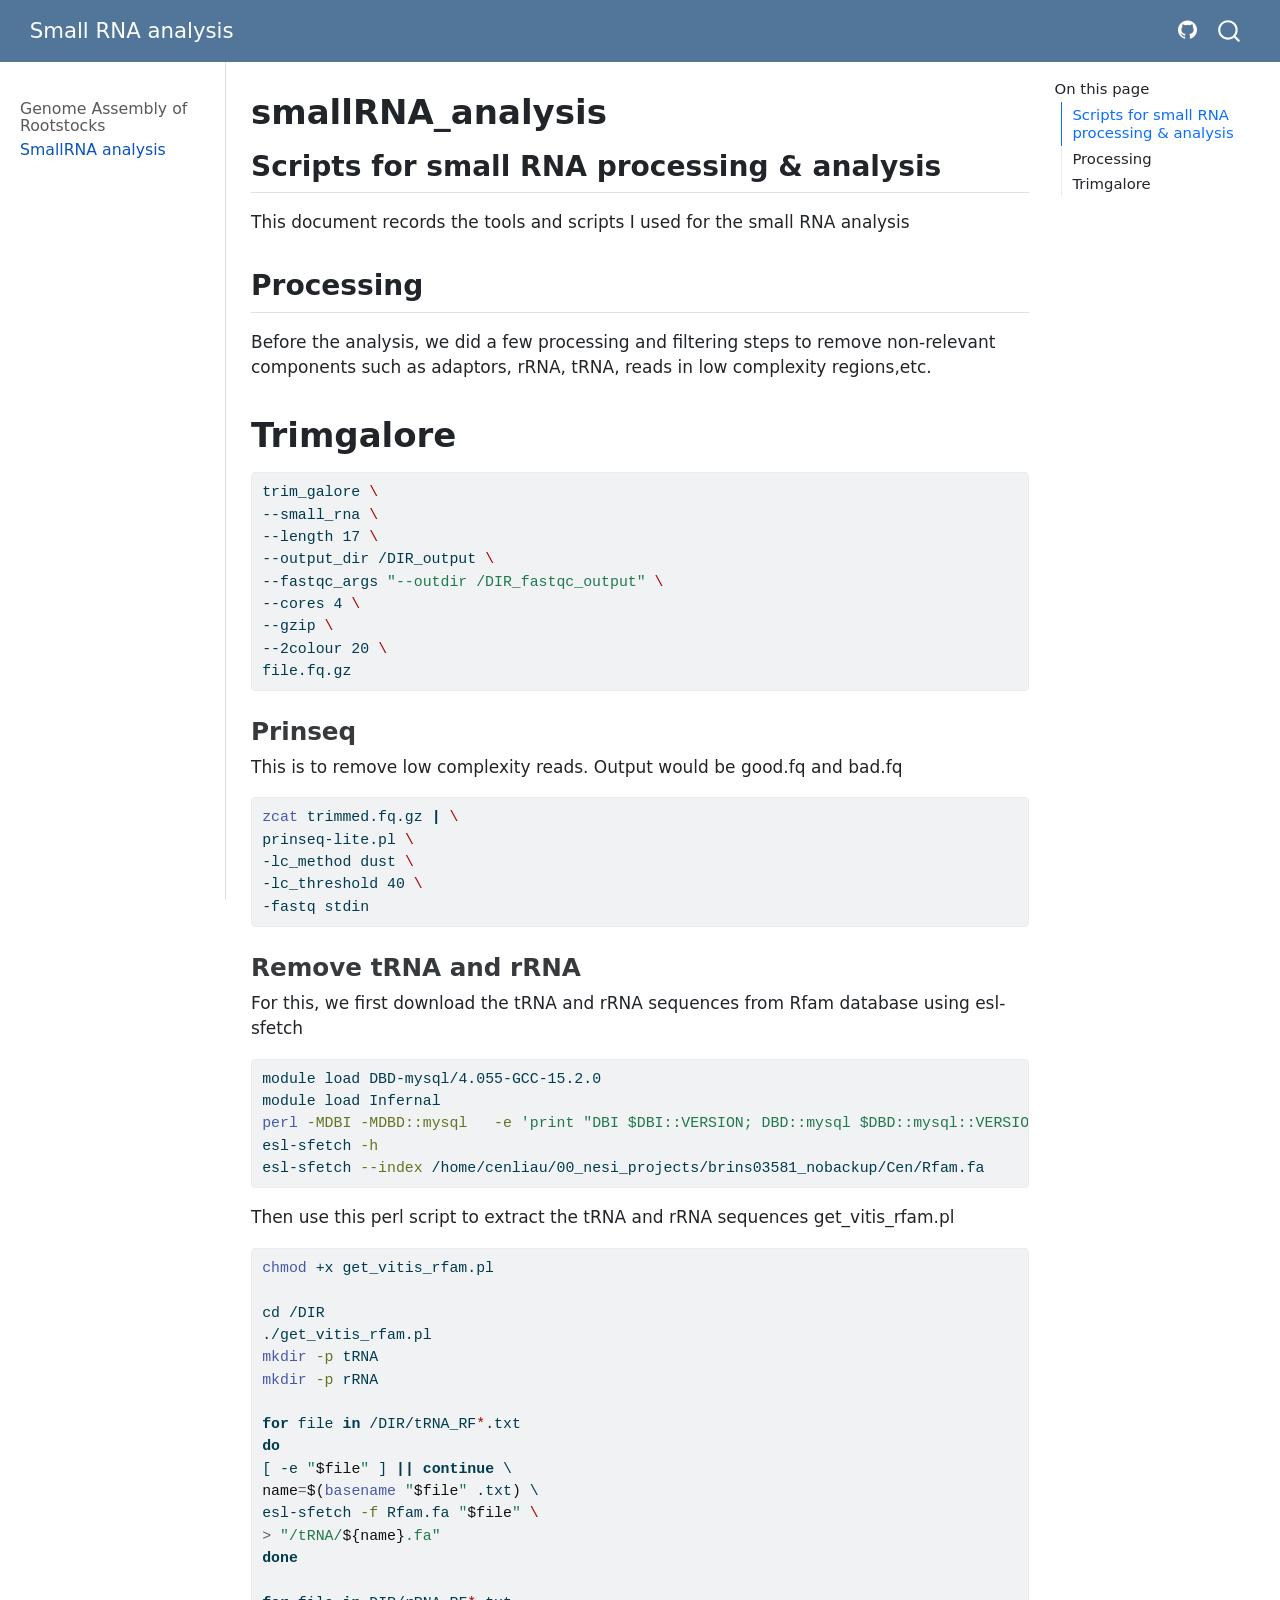
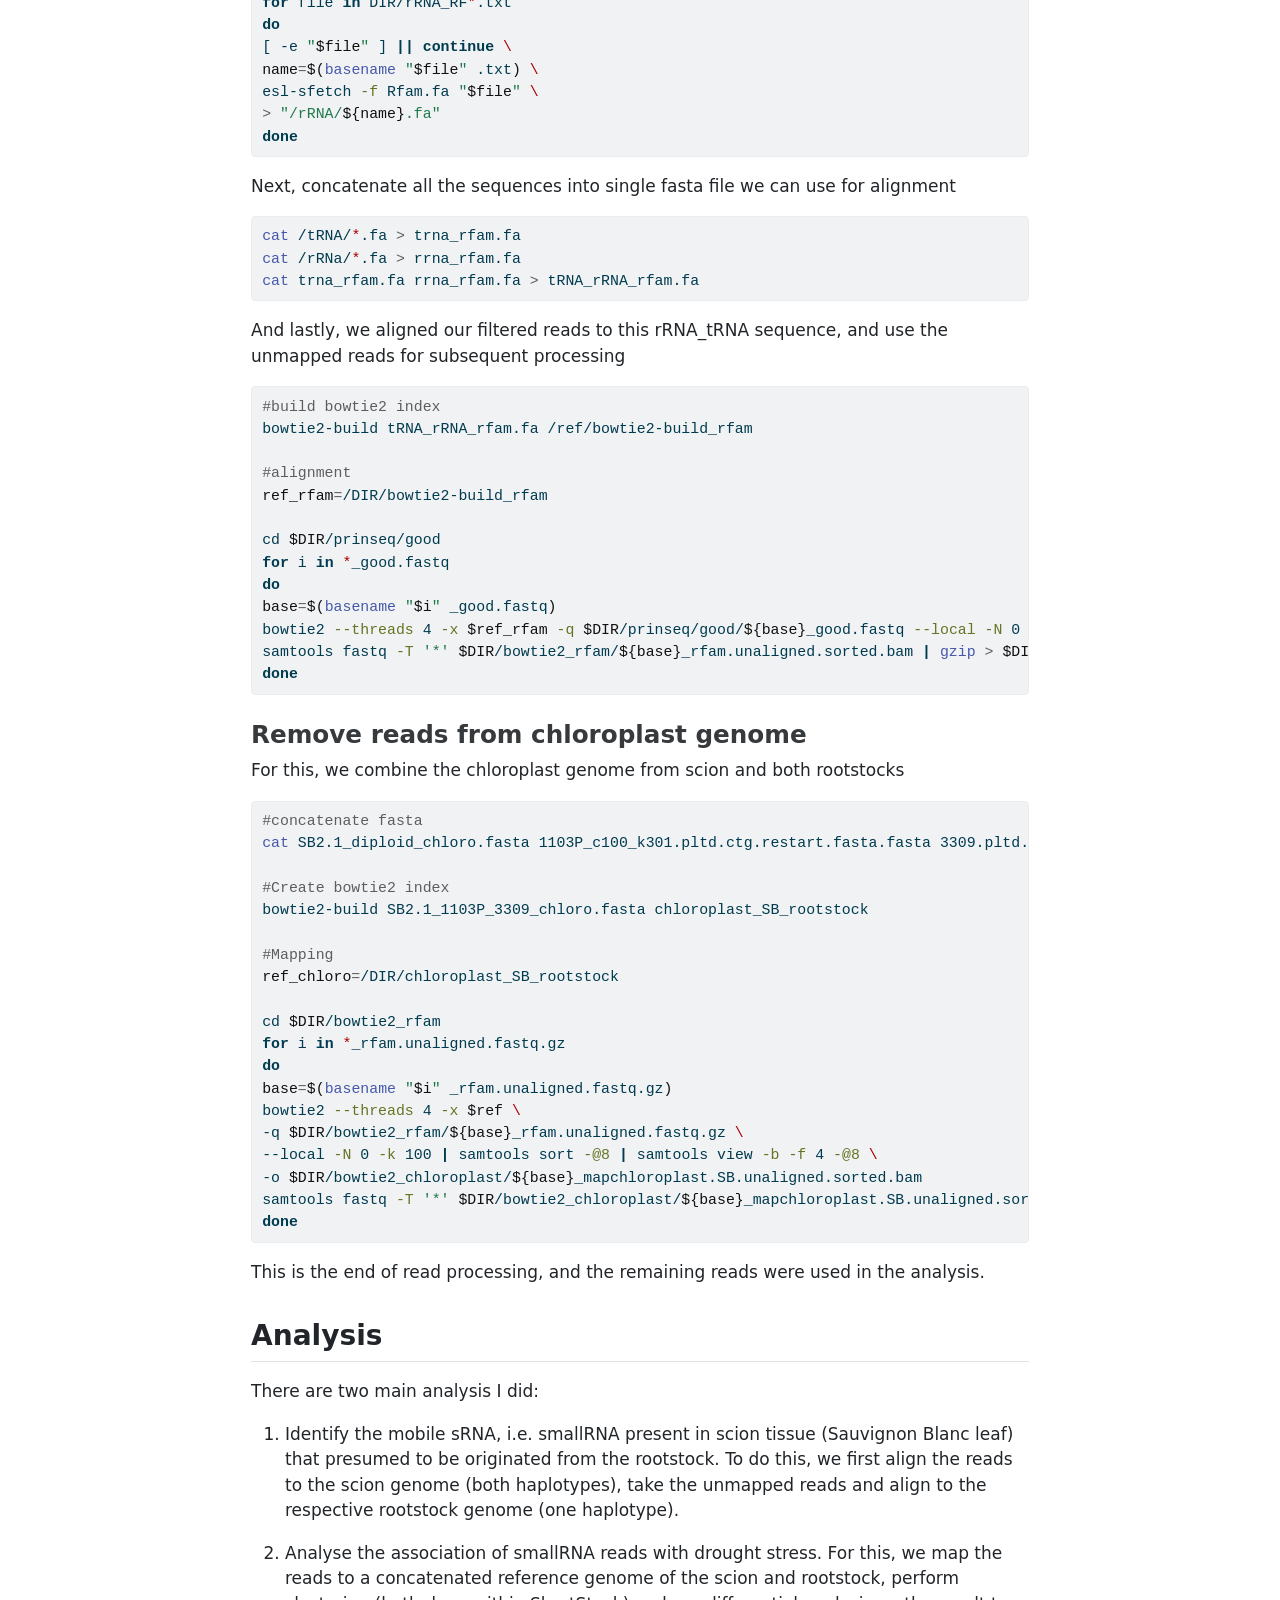
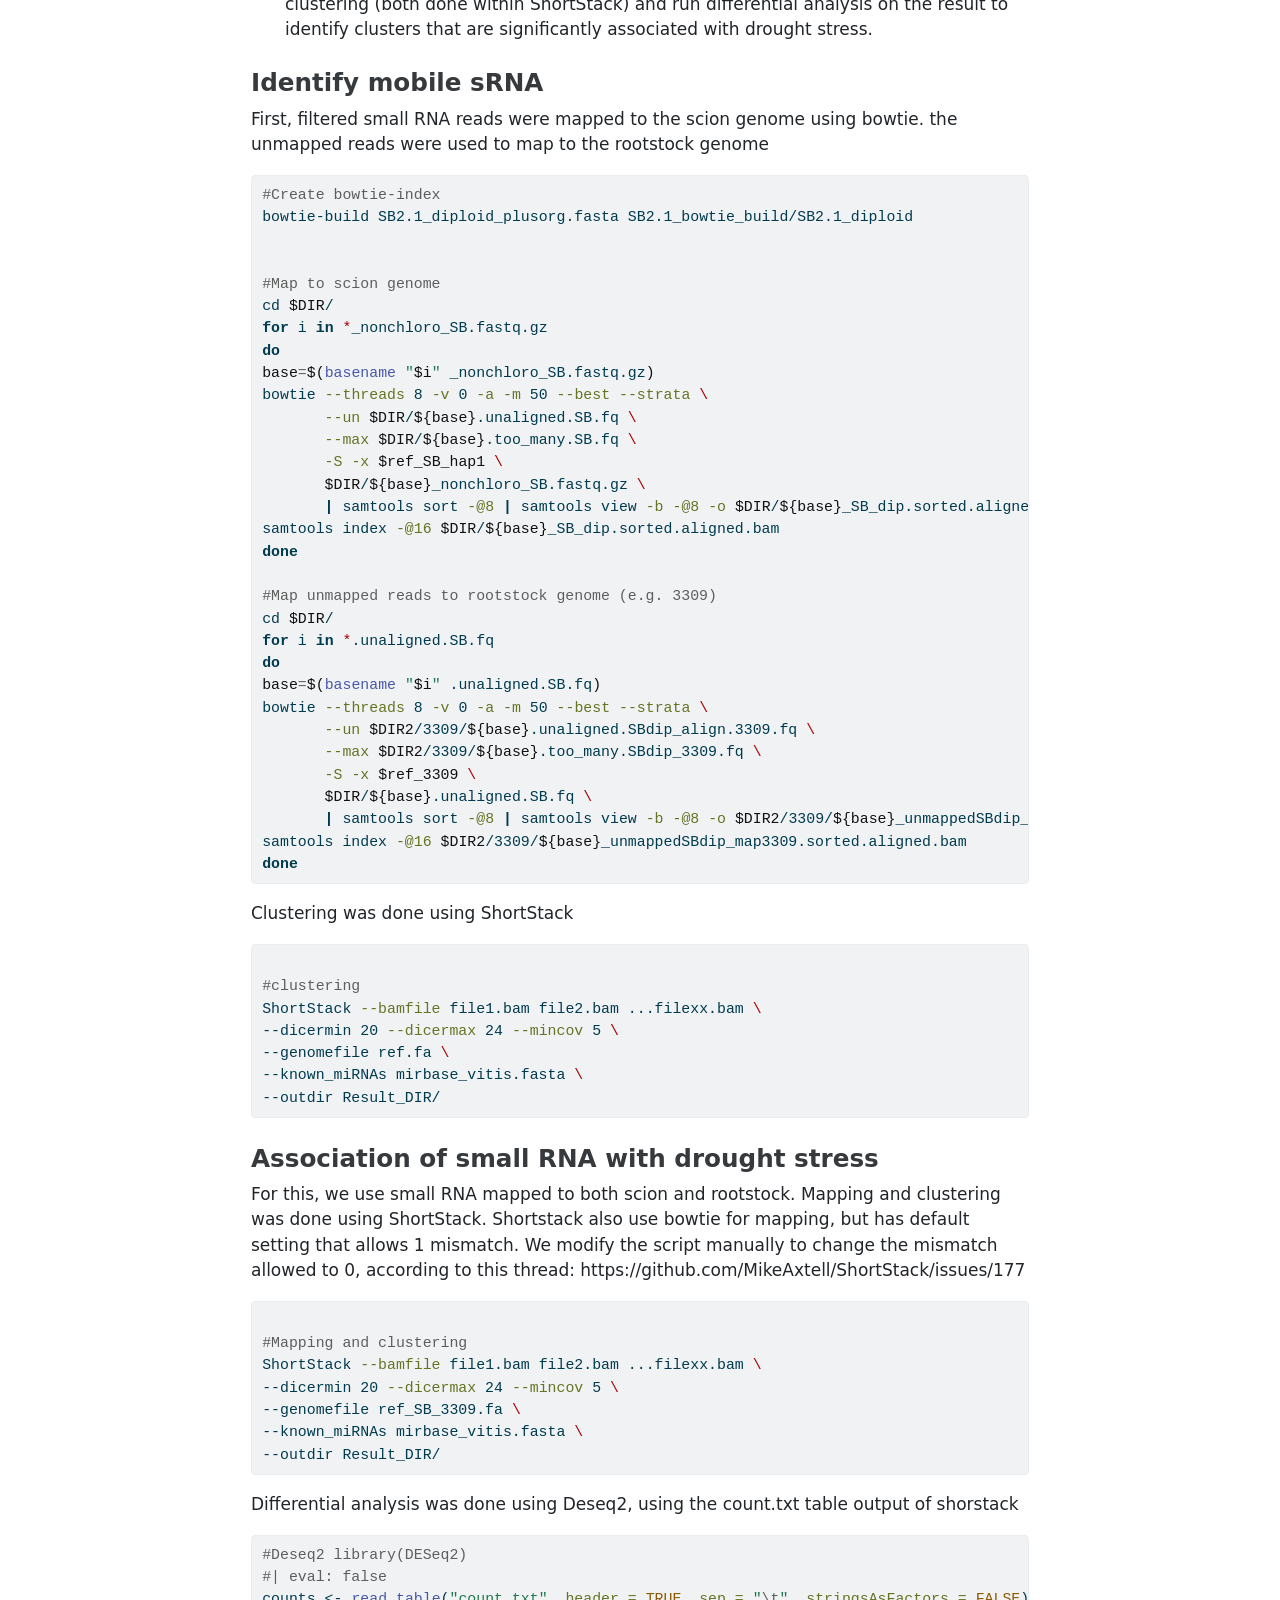
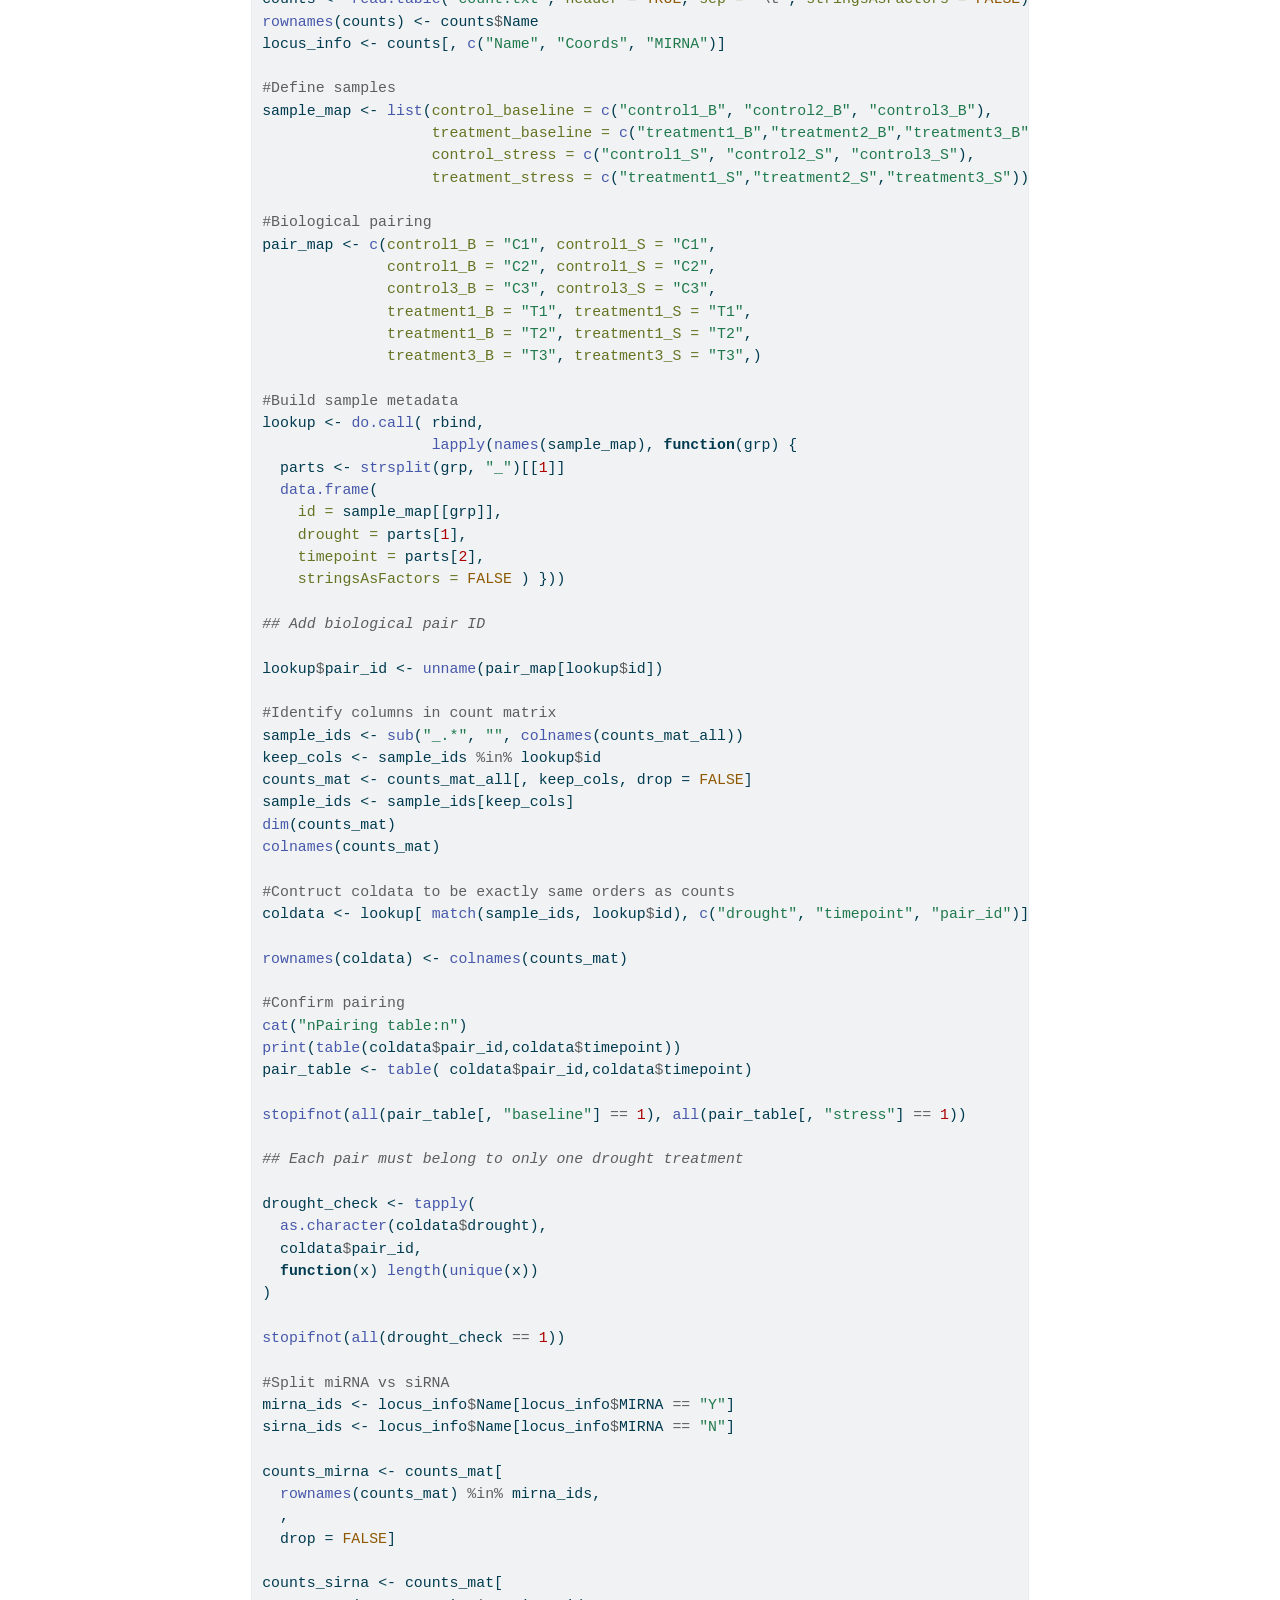
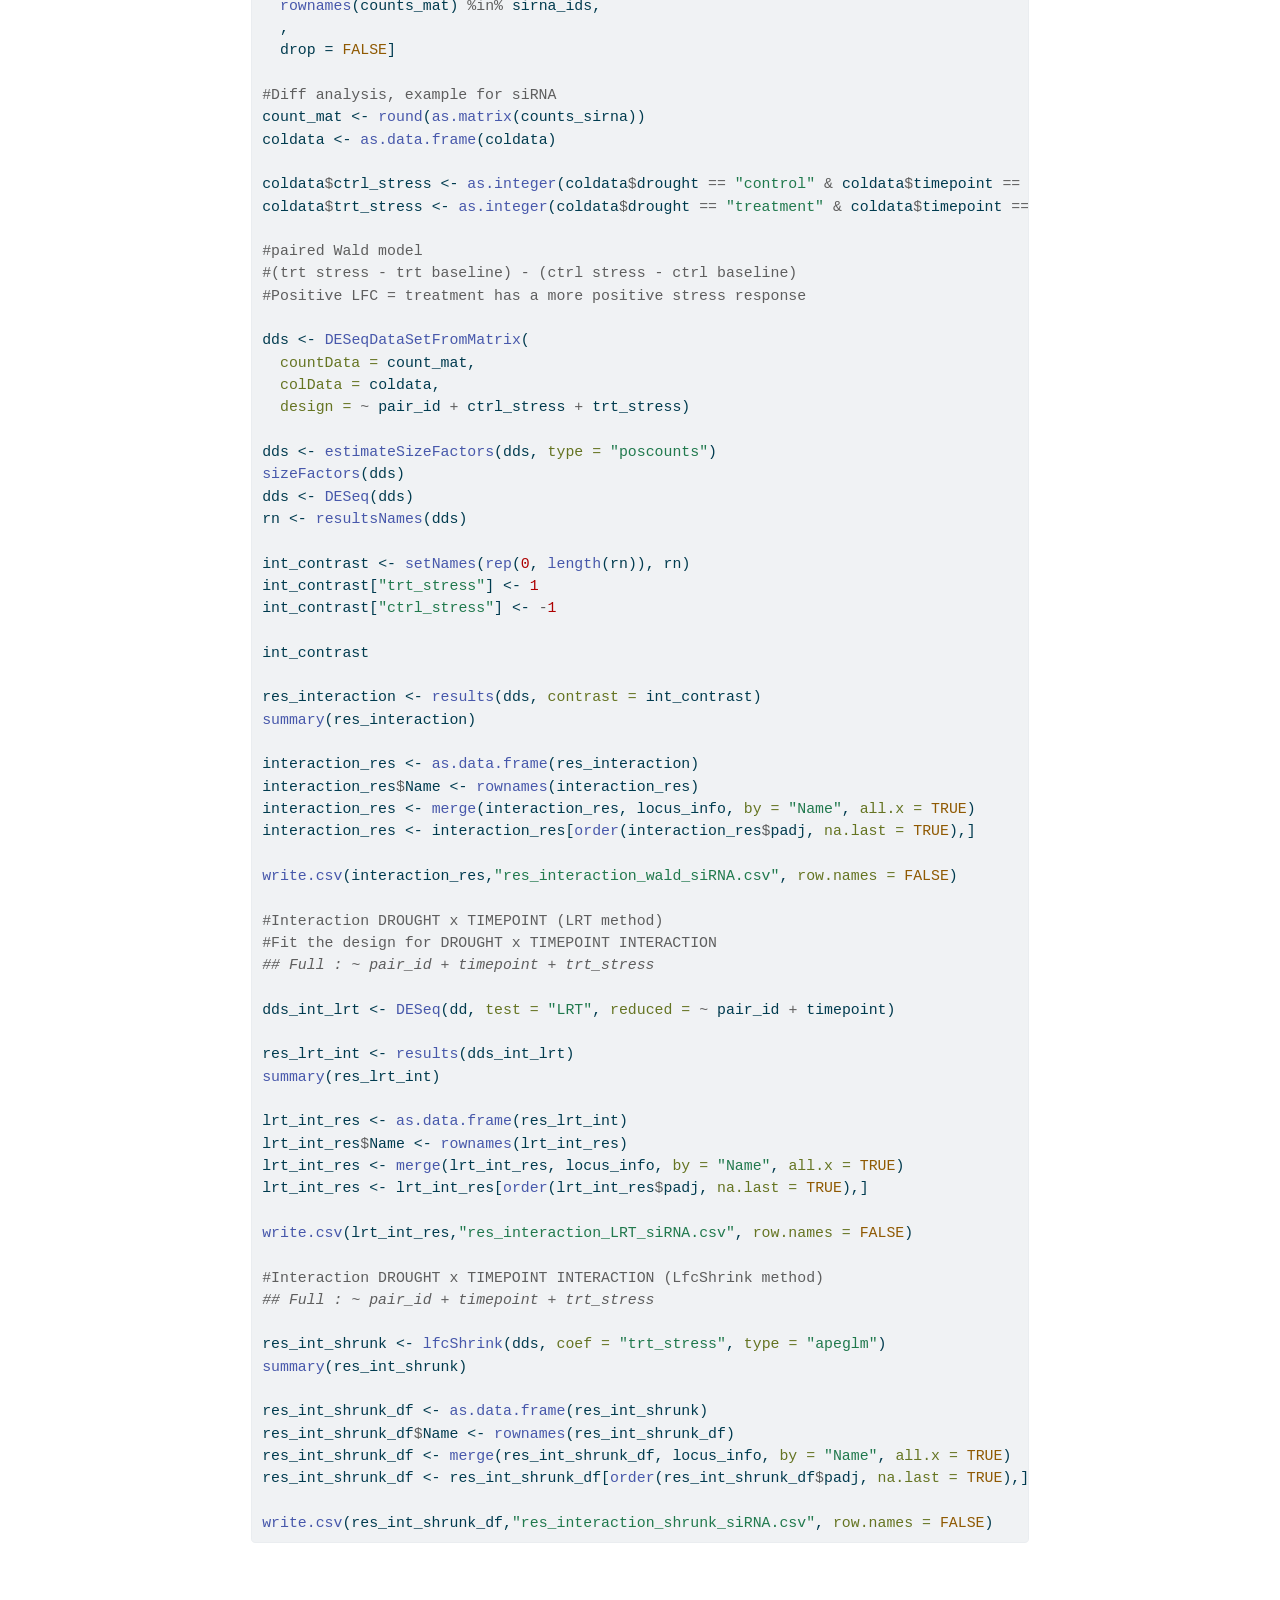
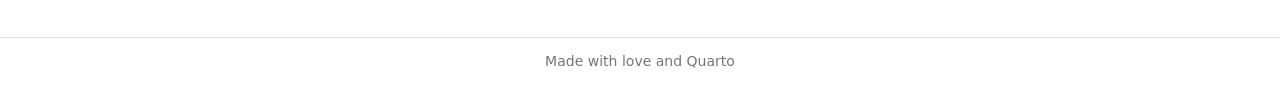
==== commit 4e435b81: "Add genome assembly script" ====
--- a/docs/index.html
+++ b/docs/index.html
@@ -155,6 +155,12 @@
   <nav id="quarto-sidebar" class="sidebar collapse collapse-horizontal quarto-sidebar-collapse-item sidebar-navigation docked overflow-auto">
     <div class="sidebar-menu-container"> 
     <ul class="list-unstyled mt-1">
+        <li class="sidebar-item">
+  <div class="sidebar-item-container"> 
+  <a href="./genome_assembly.html" class="sidebar-item-text sidebar-link">
+ <span class="menu-text">Genome Assembly of Rootstocks</span></a>
+  </div>
+</li>
         <li class="sidebar-item">
   <div class="sidebar-item-container"> 
   <a href="./index.html" class="sidebar-item-text sidebar-link active">
